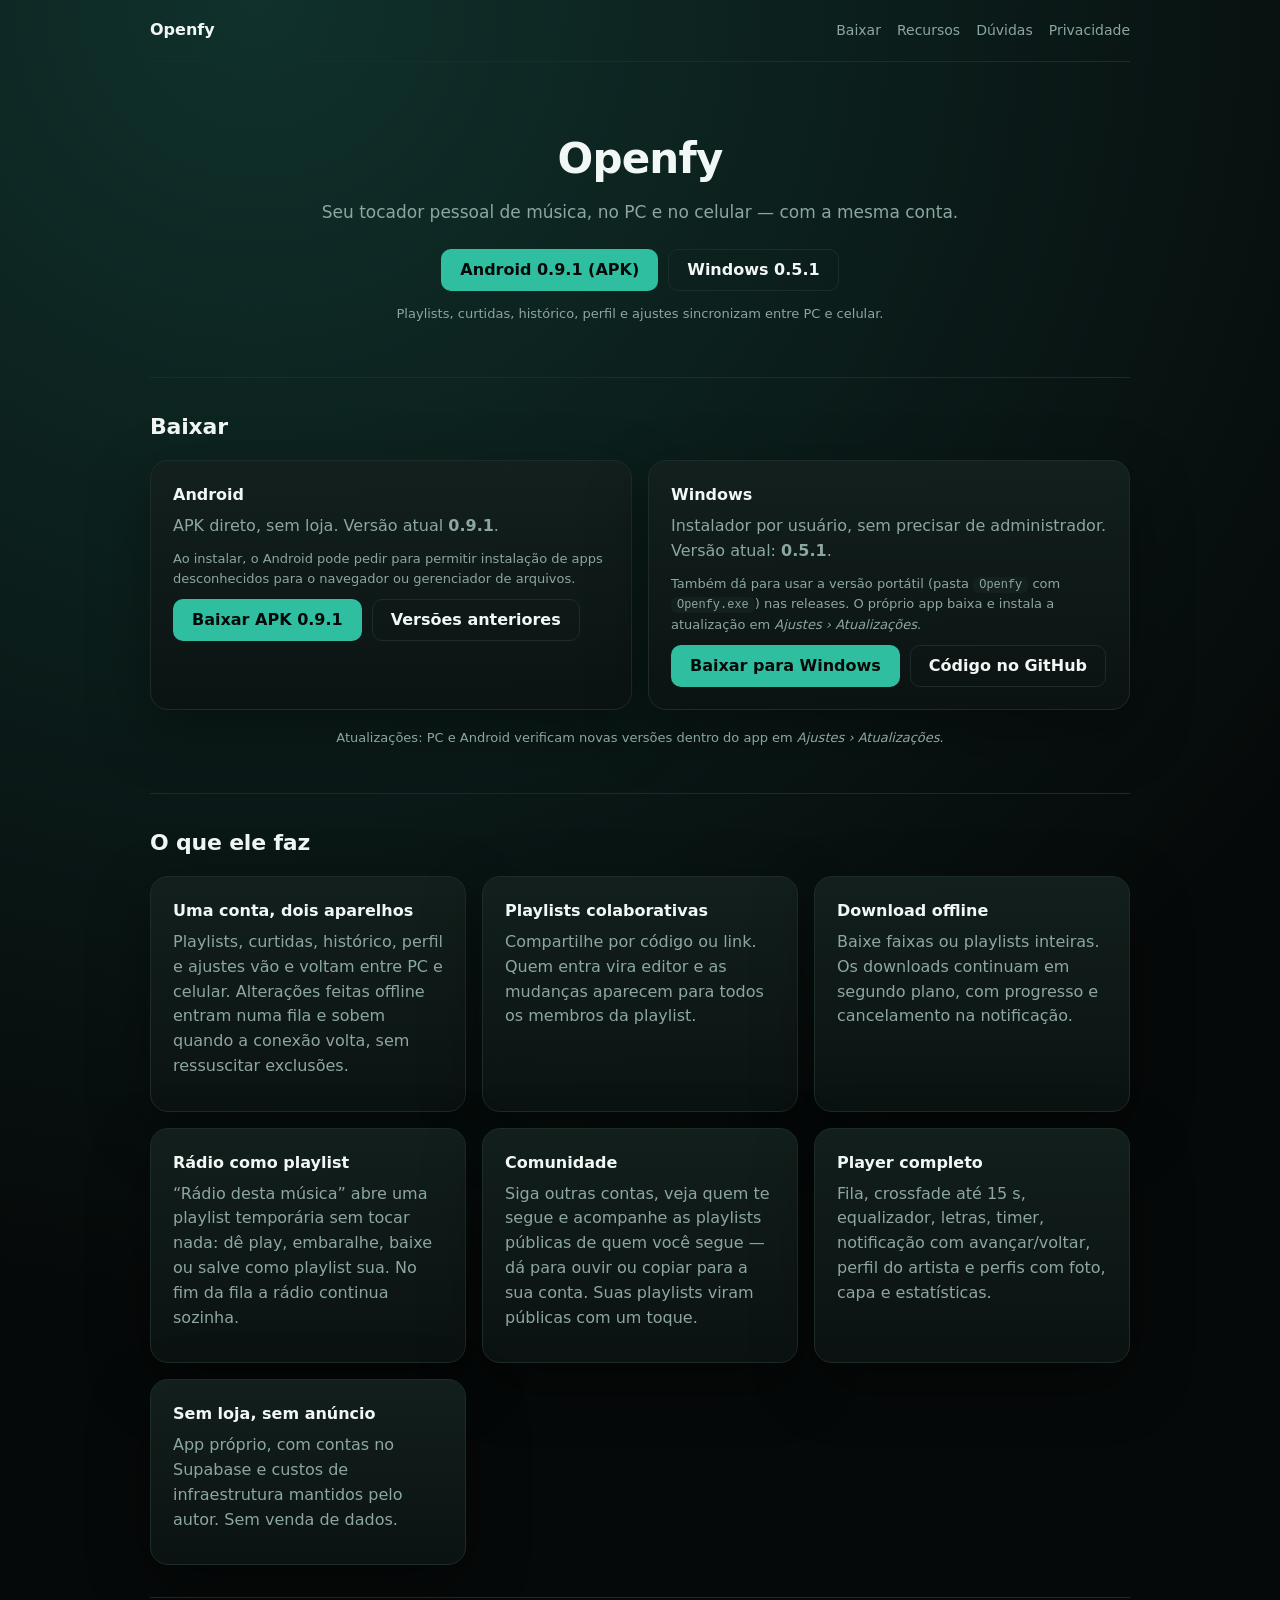
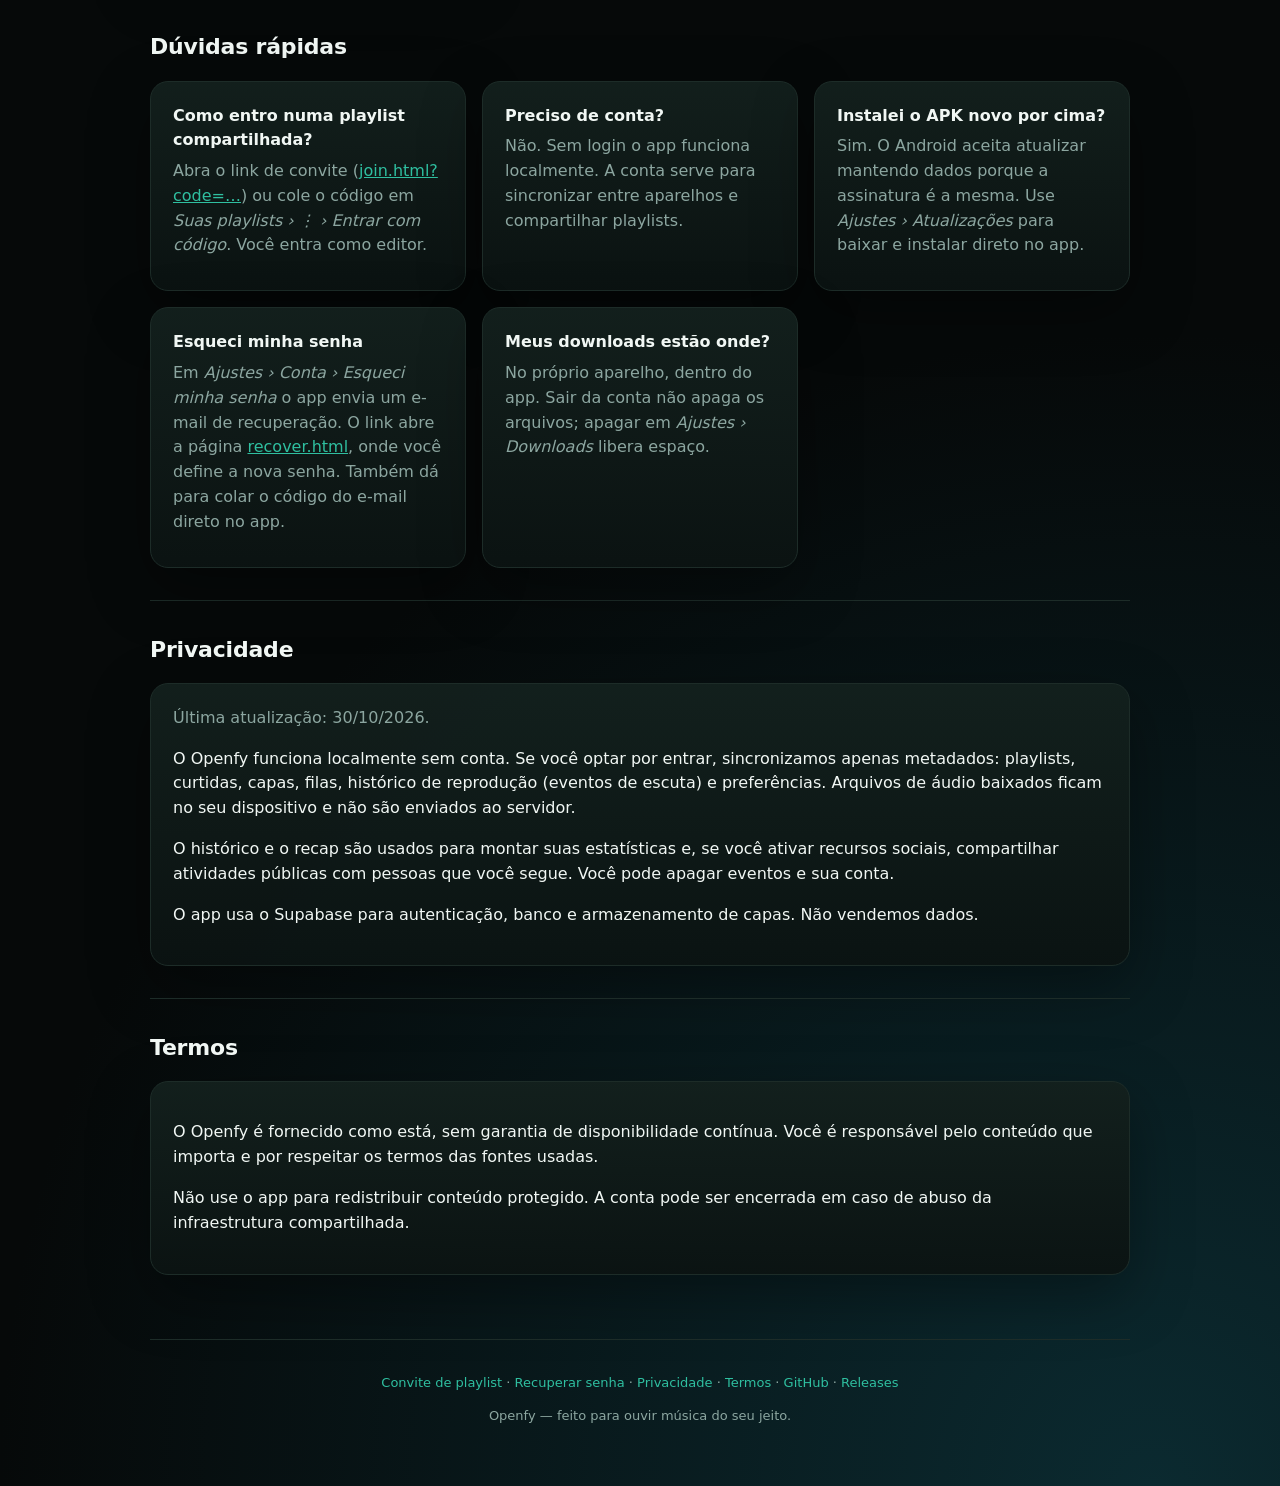
==== index.html @ 090542ce "Site: desktop 0.5.1 e Android 0.9.1" ====
<!doctype html>
<html lang="pt-BR">
<head>
  <meta charset="utf-8">
  <meta name="viewport" content="width=device-width, initial-scale=1">
  <title>Openfy — música no PC e no celular</title>
  <meta name="description" content="Openfy: tocador pessoal de música para Windows e Android, com conta própria, playlists sincronizadas, downloads offline e rádio inteligente.">
  <link rel="stylesheet" href="style.css">
</head>
<body>
  <header class="topbar">
    <a class="brand" href="#inicio">
      <img class="brand-logo" src="https://raw.githubusercontent.com/Leo-bsb/openfy/main/src/main/resources/logo.png" alt="" onerror="this.style.display='none'">
      <span>Openfy</span>
    </a>
    <nav>
      <a href="#download">Baixar</a>
      <a href="#recursos">Recursos</a>
      <a href="#duvidas">Dúvidas</a>
      <a href="#privacidade">Privacidade</a>
    </nav>
  </header>

  <main>
    <section id="inicio" class="hero">
      <img class="logo" src="https://raw.githubusercontent.com/Leo-bsb/openfy/main/src/main/resources/logo.png" alt="Openfy" onerror="this.style.display='none'">
      <h1>Openfy</h1>
      <p class="lead">Seu tocador pessoal de música, no PC e no celular — com a mesma conta.</p>
      <div class="actions">
        <a class="button" href="downloads/Openfy-Android-0.9.1.apk" download>Android 0.9.1 (APK)</a>
        <a class="button ghost" href="https://github.com/Leo-bsb/openfy/releases/tag/v0.5.1" target="_blank" rel="noopener">Windows 0.5.1</a>
      </div>
      <p class="small">Playlists, curtidas, histórico, perfil e ajustes sincronizam entre PC e celular.</p>
    </section>

    <section id="download" class="section">
      <h2>Baixar</h2>
      <div class="grid">
        <article class="card left">
          <h3>Android</h3>
          <p class="muted">APK direto, sem loja. Versão atual <strong>0.9.1</strong>.</p>
          <p class="muted small">Ao instalar, o Android pode pedir para permitir instalação de apps desconhecidos para o navegador ou gerenciador de arquivos.</p>
          <div class="actions left">
            <a class="button" href="downloads/Openfy-Android-0.9.1.apk" download>Baixar APK 0.9.1</a>
            <a class="button ghost" href="https://github.com/Leo-bsb/openfy/releases" target="_blank" rel="noopener">Versões anteriores</a>
          </div>
        </article>
        <article class="card left">
          <h3>Windows</h3>
          <p class="muted">Instalador por usuário, sem precisar de administrador. Versão atual: <strong>0.5.1</strong>.</p>
          <p class="muted small">Também dá para usar a versão portátil (pasta <code>Openfy</code> com <code>Openfy.exe</code>) nas releases. O próprio app baixa e instala a atualização em <em>Ajustes › Atualizações</em>.</p>
          <div class="actions left">
            <a class="button" href="https://github.com/Leo-bsb/openfy/releases/tag/v0.5.1" target="_blank" rel="noopener">Baixar para Windows</a>
            <a class="button ghost" href="https://github.com/Leo-bsb/openfy" target="_blank" rel="noopener">Código no GitHub</a>
          </div>
        </article>
      </div>
      <p class="small center">Atualizações: PC e Android verificam novas versões dentro do app em <em>Ajustes › Atualizações</em>.</p>
    </section>

    <section id="recursos" class="section">
      <h2>O que ele faz</h2>
      <div class="grid">
        <article class="card left"><h3>Uma conta, dois aparelhos</h3><p class="muted">Playlists, curtidas, histórico, perfil e ajustes vão e voltam entre PC e celular. Alterações feitas offline entram numa fila e sobem quando a conexão volta, sem ressuscitar exclusões.</p></article>
        <article class="card left"><h3>Playlists colaborativas</h3><p class="muted">Compartilhe por código ou link. Quem entra vira editor e as mudanças aparecem para todos os membros da playlist.</p></article>
        <article class="card left"><h3>Download offline</h3><p class="muted">Baixe faixas ou playlists inteiras. Os downloads continuam em segundo plano, com progresso e cancelamento na notificação.</p></article>
        <article class="card left"><h3>Rádio como playlist</h3><p class="muted">“Rádio desta música” abre uma playlist temporária sem tocar nada: dê play, embaralhe, baixe ou salve como playlist sua. No fim da fila a rádio continua sozinha.</p></article>
        <article class="card left"><h3>Comunidade</h3><p class="muted">Siga outras contas, veja quem te segue e acompanhe as playlists públicas de quem você segue — dá para ouvir ou copiar para a sua conta. Suas playlists viram públicas com um toque.</p></article>
        <article class="card left"><h3>Player completo</h3><p class="muted">Fila, crossfade até 15&nbsp;s, equalizador, letras, timer, notificação com avançar/voltar, perfil do artista e perfis com foto, capa e estatísticas.</p></article>
        <article class="card left"><h3>Sem loja, sem anúncio</h3><p class="muted">App próprio, com contas no Supabase e custos de infraestrutura mantidos pelo autor. Sem venda de dados.</p></article>
      </div>
    </section>

    <section id="duvidas" class="section">
      <h2>Dúvidas rápidas</h2>
      <div class="grid">
        <article class="card left"><h3>Como entro numa playlist compartilhada?</h3><p class="muted">Abra o link de convite (<a href="join.html">join.html?code=…</a>) ou cole o código em <em>Suas playlists › ⋮ › Entrar com código</em>. Você entra como editor.</p></article>
        <article class="card left"><h3>Preciso de conta?</h3><p class="muted">Não. Sem login o app funciona localmente. A conta serve para sincronizar entre aparelhos e compartilhar playlists.</p></article>
        <article class="card left"><h3>Instalei o APK novo por cima?</h3><p class="muted">Sim. O Android aceita atualizar mantendo dados porque a assinatura é a mesma. Use <em>Ajustes › Atualizações</em> para baixar e instalar direto no app.</p></article>
        <article class="card left"><h3>Esqueci minha senha</h3><p class="muted">Em <em>Ajustes › Conta › Esqueci minha senha</em> o app envia um e-mail de recuperação. O link abre a página <a href="recover.html">recover.html</a>, onde você define a nova senha. Também dá para colar o código do e-mail direto no app.</p></article>
        <article class="card left"><h3>Meus downloads estão onde?</h3><p class="muted">No próprio aparelho, dentro do app. Sair da conta não apaga os arquivos; apagar em <em>Ajustes › Downloads</em> libera espaço.</p></article>
      </div>
    </section>

    <section id="privacidade" class="section">
      <h2>Privacidade</h2>
      <article class="card left">
        <p class="muted">Última atualização: 30/10/2026.</p>
        <p>O Openfy funciona localmente sem conta. Se você optar por entrar, sincronizamos apenas metadados: playlists, curtidas, capas, filas, histórico de reprodução (eventos de escuta) e preferências. Arquivos de áudio baixados ficam no seu dispositivo e não são enviados ao servidor.</p>
        <p>O histórico e o recap são usados para montar suas estatísticas e, se você ativar recursos sociais, compartilhar atividades públicas com pessoas que você segue. Você pode apagar eventos e sua conta.</p>
        <p>O app usa o Supabase para autenticação, banco e armazenamento de capas. Não vendemos dados.</p>
      </article>
    </section>

    <section id="termos" class="section">
      <h2>Termos</h2>
      <article class="card left">
        <p>O Openfy é fornecido como está, sem garantia de disponibilidade contínua. Você é responsável pelo conteúdo que importa e por respeitar os termos das fontes usadas.</p>
        <p>Não use o app para redistribuir conteúdo protegido. A conta pode ser encerrada em caso de abuso da infraestrutura compartilhada.</p>
      </article>
    </section>
  </main>

  <footer>
    <p>
      <a href="join.html">Convite de playlist</a> ·
      <a href="recover.html">Recuperar senha</a> ·
      <a href="privacy.html">Privacidade</a> ·
      <a href="terms.html">Termos</a> ·
      <a href="https://github.com/Leo-bsb/openfy" target="_blank" rel="noopener">GitHub</a> ·
      <a href="https://github.com/Leo-bsb/openfy/releases" target="_blank" rel="noopener">Releases</a>
    </p>
    <p class="small">Openfy — feito para ouvir música do seu jeito.</p>
  </footer>
</body>
</html>
---- style.css ----
:root {
  color-scheme: dark;
  --ink: #060909;
  --panel: #0b1312;
  --panel-high: #13201d;
  --line: #1d2c28;
  --text: #f1f7f4;
  --muted: #8ca6a0;
  --accent: #2fbfa0;
  --accent2: #19d3e6;
}

* { box-sizing: border-box; }

body {
  margin: 0;
  min-height: 100vh;
  padding: 0 24px 48px;
  background:
    radial-gradient(circle at 20% 0%, #10312c 0, transparent 40%),
    radial-gradient(circle at 90% 100%, #0b2a30 0, transparent 35%),
    var(--ink);
  color: var(--text);
  font-family: "Segoe UI", system-ui, -apple-system, sans-serif;
  line-height: 1.55;
}

a { color: var(--accent); }

.topbar {
  max-width: 980px;
  margin: 0 auto;
  padding: 18px 0;
  display: flex;
  align-items: center;
  justify-content: space-between;
  gap: 16px;
  border-bottom: 1px solid var(--line);
}

.brand {
  display: inline-flex;
  align-items: center;
  gap: 10px;
  color: var(--text);
  text-decoration: none;
  font-weight: 700;
}

.brand-logo { width: 30px; height: 30px; object-fit: contain; }

.topbar nav { display: flex; flex-wrap: wrap; gap: 16px; }
.topbar nav a { color: var(--muted); text-decoration: none; font-size: 14px; }
.topbar nav a:hover { color: var(--text); }

main { max-width: 980px; margin: 0 auto; }

.hero {
  padding: 64px 0 40px;
  text-align: center;
}

.logo {
  width: 84px;
  height: 84px;
  object-fit: contain;
  margin-bottom: 12px;
}

h1 {
  margin: 0 0 8px;
  font-size: 42px;
  letter-spacing: -.8px;
}

h2 {
  margin: 0 0 16px;
  font-size: 22px;
  letter-spacing: -.2px;
}

h3 { margin: 0 0 6px; font-size: 16px; }

.lead { color: var(--muted); font-size: 17px; margin: 0 0 24px; }
.muted { color: var(--muted); margin: 0 0 10px; }
.small { color: var(--muted); font-size: 13px; }
.center { text-align: center; margin-top: 18px; }

.section {
  padding: 32px 0;
  border-top: 1px solid var(--line);
  scroll-margin-top: 16px;
}

.grid {
  display: grid;
  grid-template-columns: repeat(auto-fit, minmax(280px, 1fr));
  gap: 16px;
}

.card {
  width: 100%;
  padding: 22px;
  border: 1px solid var(--line);
  border-radius: 18px;
  background: linear-gradient(180deg, rgba(19, 32, 29, .96), rgba(11, 19, 18, .96));
  box-shadow: 0 20px 60px rgba(0, 0, 0, .35);
  text-align: center;
}

.card.left { text-align: left; }

.actions {
  display: flex;
  flex-wrap: wrap;
  gap: 10px;
  justify-content: center;
  margin-top: 8px;
}

.actions.left { justify-content: flex-start; }

.button {
  display: inline-flex;
  align-items: center;
  justify-content: center;
  min-height: 42px;
  padding: 0 18px;
  border: 1px solid transparent;
  border-radius: 10px;
  background: var(--accent);
  color: var(--ink);
  font-weight: 700;
  text-decoration: none;
  cursor: pointer;
}

.button.ghost {
  background: transparent;
  border-color: var(--line);
  color: var(--text);
}

.button:disabled { opacity: .45; cursor: not-allowed; }

code {
  background: var(--panel-high);
  border-radius: 6px;
  padding: 1px 6px;
  font-size: .92em;
}

.code {
  margin: 18px 0;
  padding: 16px;
  border: 1px solid var(--line);
  border-radius: 12px;
  background: var(--panel);
  color: var(--accent);
  font-size: 26px;
  font-weight: 700;
  letter-spacing: 2px;
  word-break: break-all;
  text-align: center;
}

footer {
  max-width: 980px;
  margin: 32px auto 0;
  padding-top: 20px;
  border-top: 1px solid var(--line);
  text-align: center;
  color: var(--muted);
  font-size: 13px;
}

footer a { color: var(--accent); text-decoration: none; }

@media (max-width: 620px) {
  body { padding: 0 16px 32px; }
  .topbar { flex-direction: column; align-items: flex-start; }
  .hero { padding: 40px 0 24px; }
  h1 { font-size: 30px; }
  .lead { font-size: 15px; }
  .code { font-size: 20px; }
}
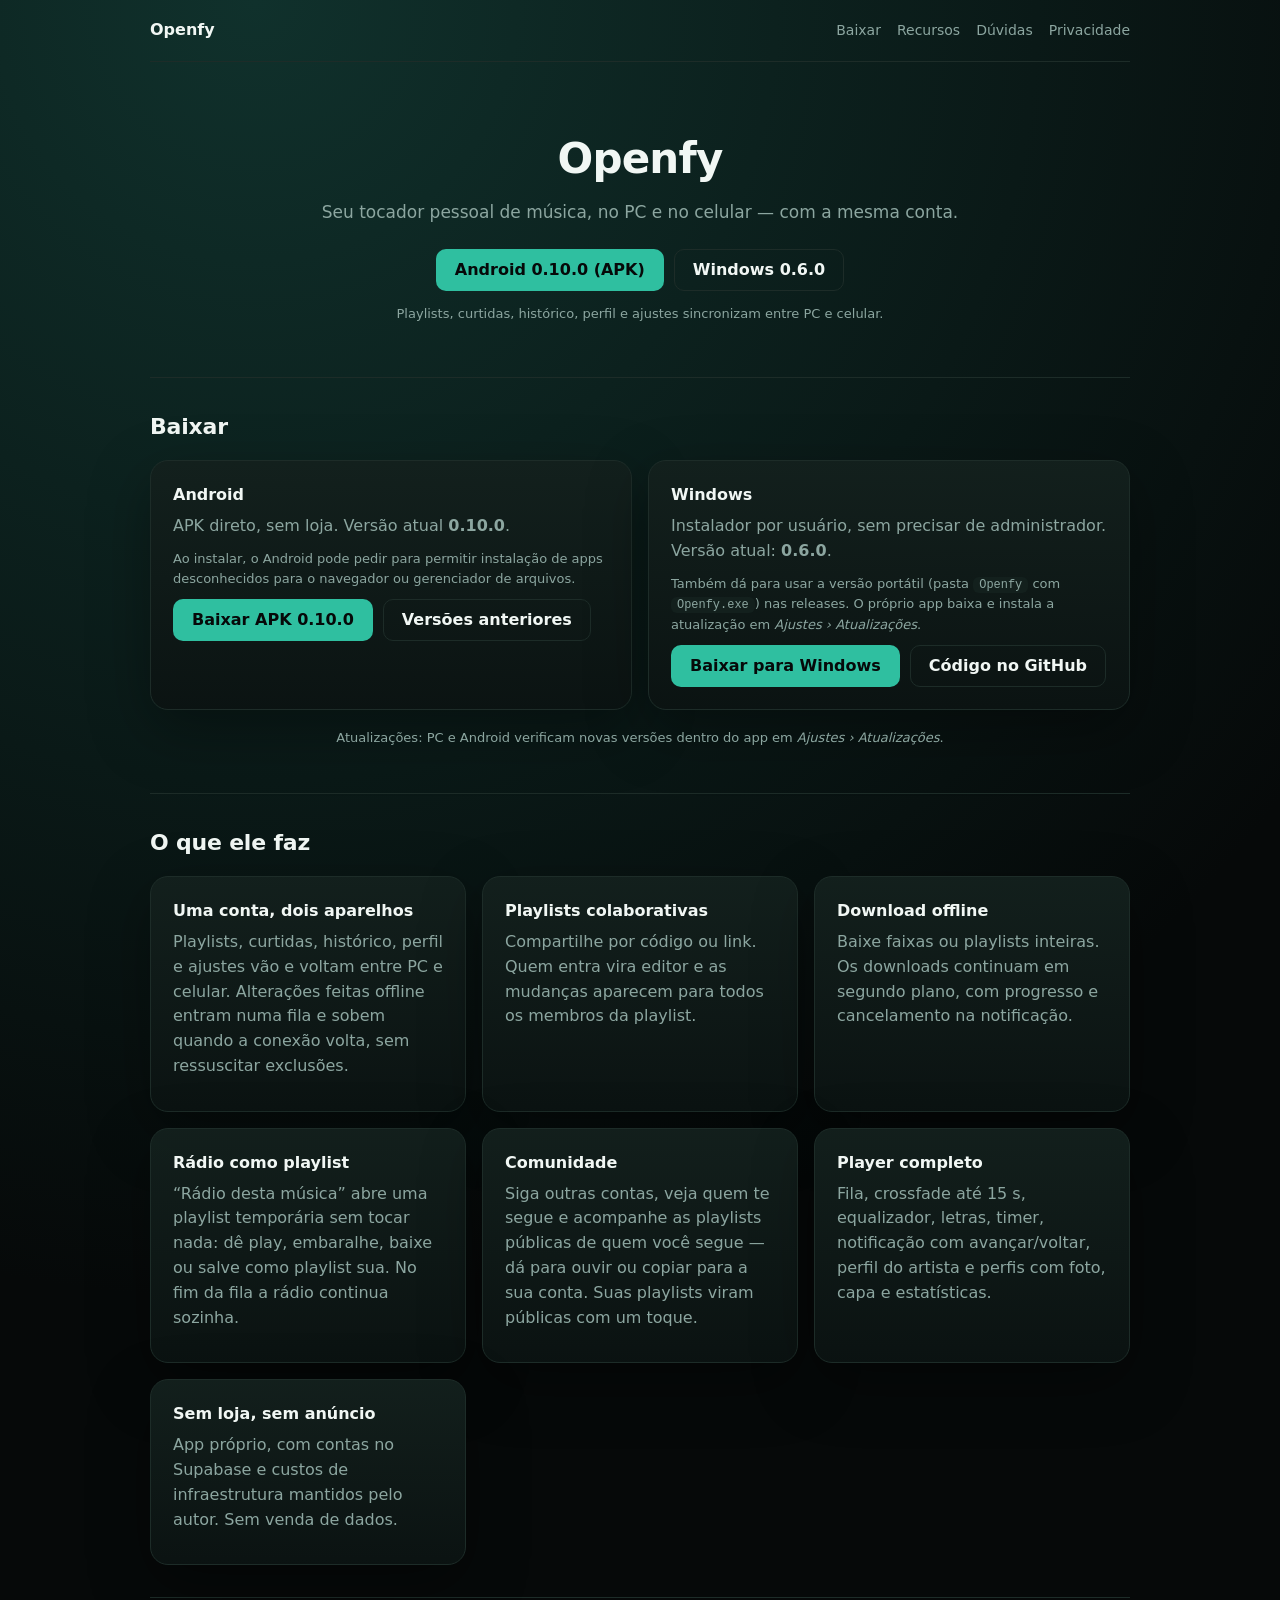
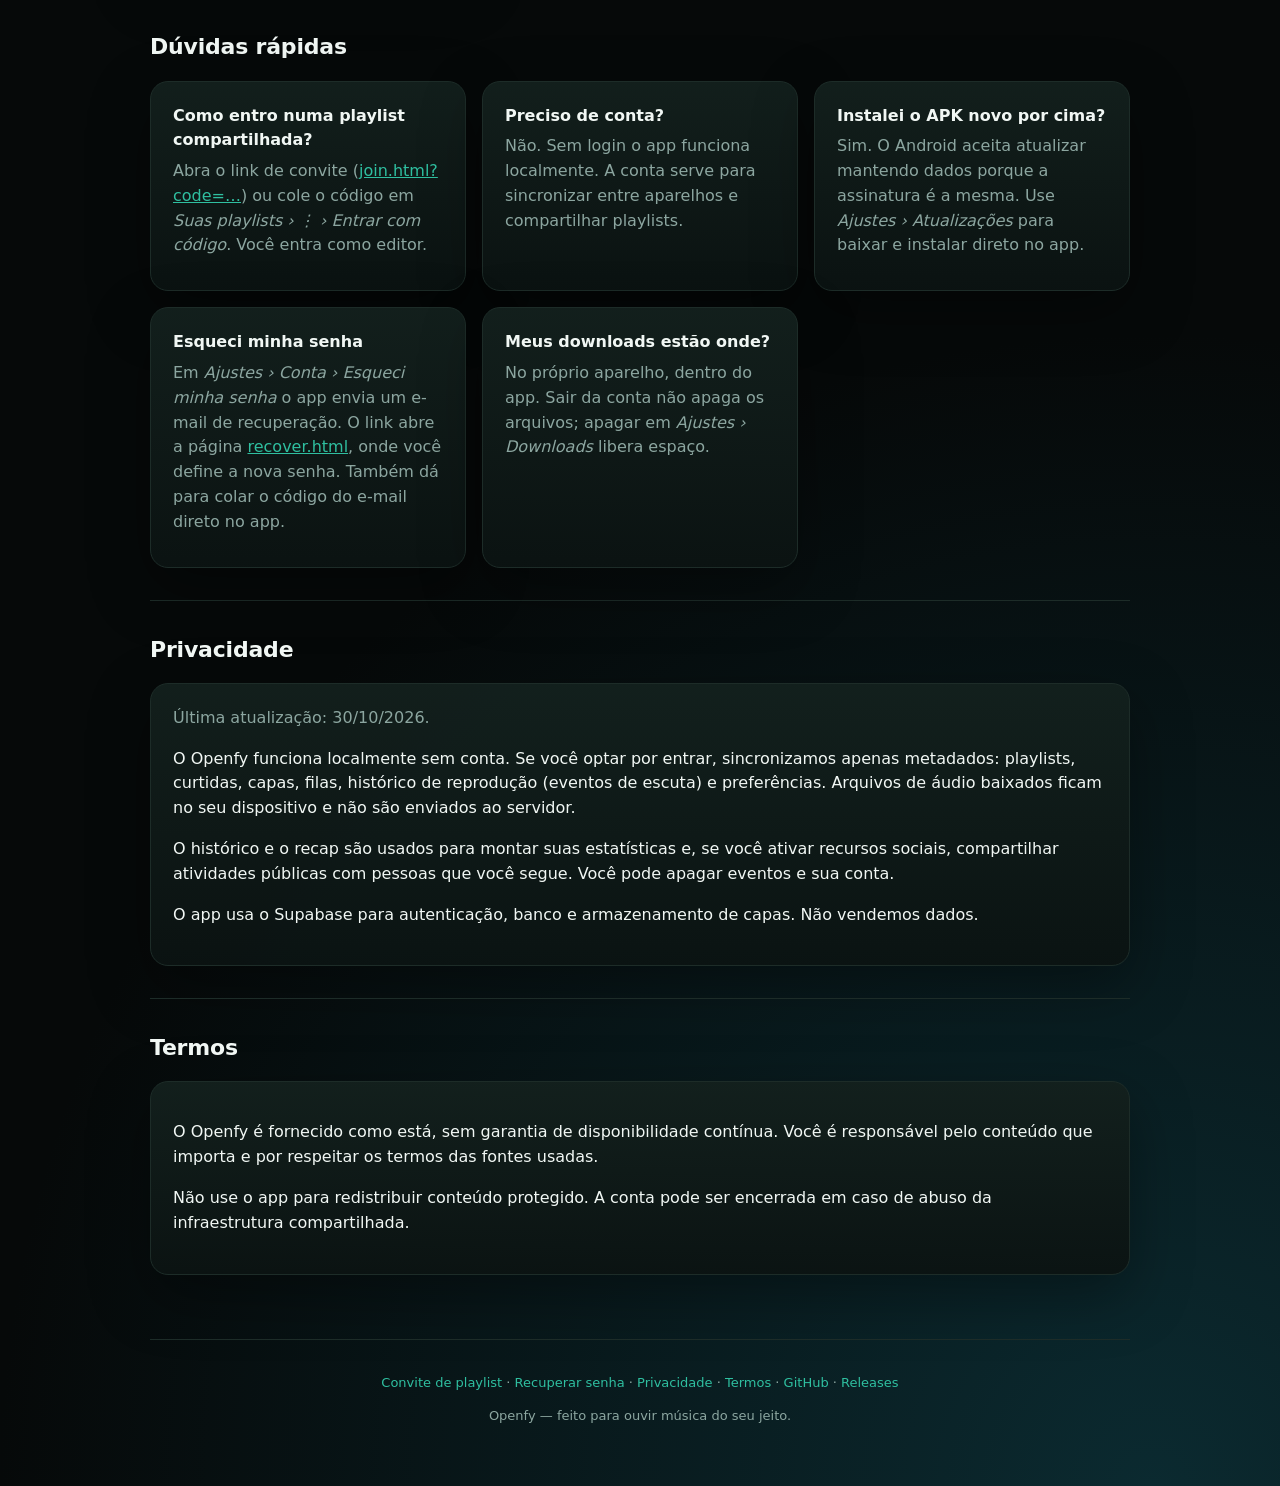
==== commit 5b9da04b: "Publica desktop 0.6.0 e Android 0.10.0" ====
--- a/index.html
+++ b/index.html
@@ -27,8 +27,8 @@
       <h1>Openfy</h1>
       <p class="lead">Seu tocador pessoal de música, no PC e no celular — com a mesma conta.</p>
       <div class="actions">
-        <a class="button" href="downloads/Openfy-Android-0.9.1.apk" download>Android 0.9.1 (APK)</a>
-        <a class="button ghost" href="https://github.com/Leo-bsb/openfy/releases/tag/v0.5.1" target="_blank" rel="noopener">Windows 0.5.1</a>
+        <a class="button" href="downloads/Openfy-Android-0.10.0.apk" download>Android 0.10.0 (APK)</a>
+        <a class="button ghost" href="https://github.com/Leo-bsb/openfy/releases/tag/v0.6.0" target="_blank" rel="noopener">Windows 0.6.0</a>
       </div>
       <p class="small">Playlists, curtidas, histórico, perfil e ajustes sincronizam entre PC e celular.</p>
     </section>
@@ -38,19 +38,19 @@
       <div class="grid">
         <article class="card left">
           <h3>Android</h3>
-          <p class="muted">APK direto, sem loja. Versão atual <strong>0.9.1</strong>.</p>
+          <p class="muted">APK direto, sem loja. Versão atual <strong>0.10.0</strong>.</p>
           <p class="muted small">Ao instalar, o Android pode pedir para permitir instalação de apps desconhecidos para o navegador ou gerenciador de arquivos.</p>
           <div class="actions left">
-            <a class="button" href="downloads/Openfy-Android-0.9.1.apk" download>Baixar APK 0.9.1</a>
+            <a class="button" href="downloads/Openfy-Android-0.10.0.apk" download>Baixar APK 0.10.0</a>
             <a class="button ghost" href="https://github.com/Leo-bsb/openfy/releases" target="_blank" rel="noopener">Versões anteriores</a>
           </div>
         </article>
         <article class="card left">
           <h3>Windows</h3>
-          <p class="muted">Instalador por usuário, sem precisar de administrador. Versão atual: <strong>0.5.1</strong>.</p>
+          <p class="muted">Instalador por usuário, sem precisar de administrador. Versão atual: <strong>0.6.0</strong>.</p>
           <p class="muted small">Também dá para usar a versão portátil (pasta <code>Openfy</code> com <code>Openfy.exe</code>) nas releases. O próprio app baixa e instala a atualização em <em>Ajustes › Atualizações</em>.</p>
           <div class="actions left">
-            <a class="button" href="https://github.com/Leo-bsb/openfy/releases/tag/v0.5.1" target="_blank" rel="noopener">Baixar para Windows</a>
+            <a class="button" href="https://github.com/Leo-bsb/openfy/releases/tag/v0.6.0" target="_blank" rel="noopener">Baixar para Windows</a>
             <a class="button ghost" href="https://github.com/Leo-bsb/openfy" target="_blank" rel="noopener">Código no GitHub</a>
           </div>
         </article>
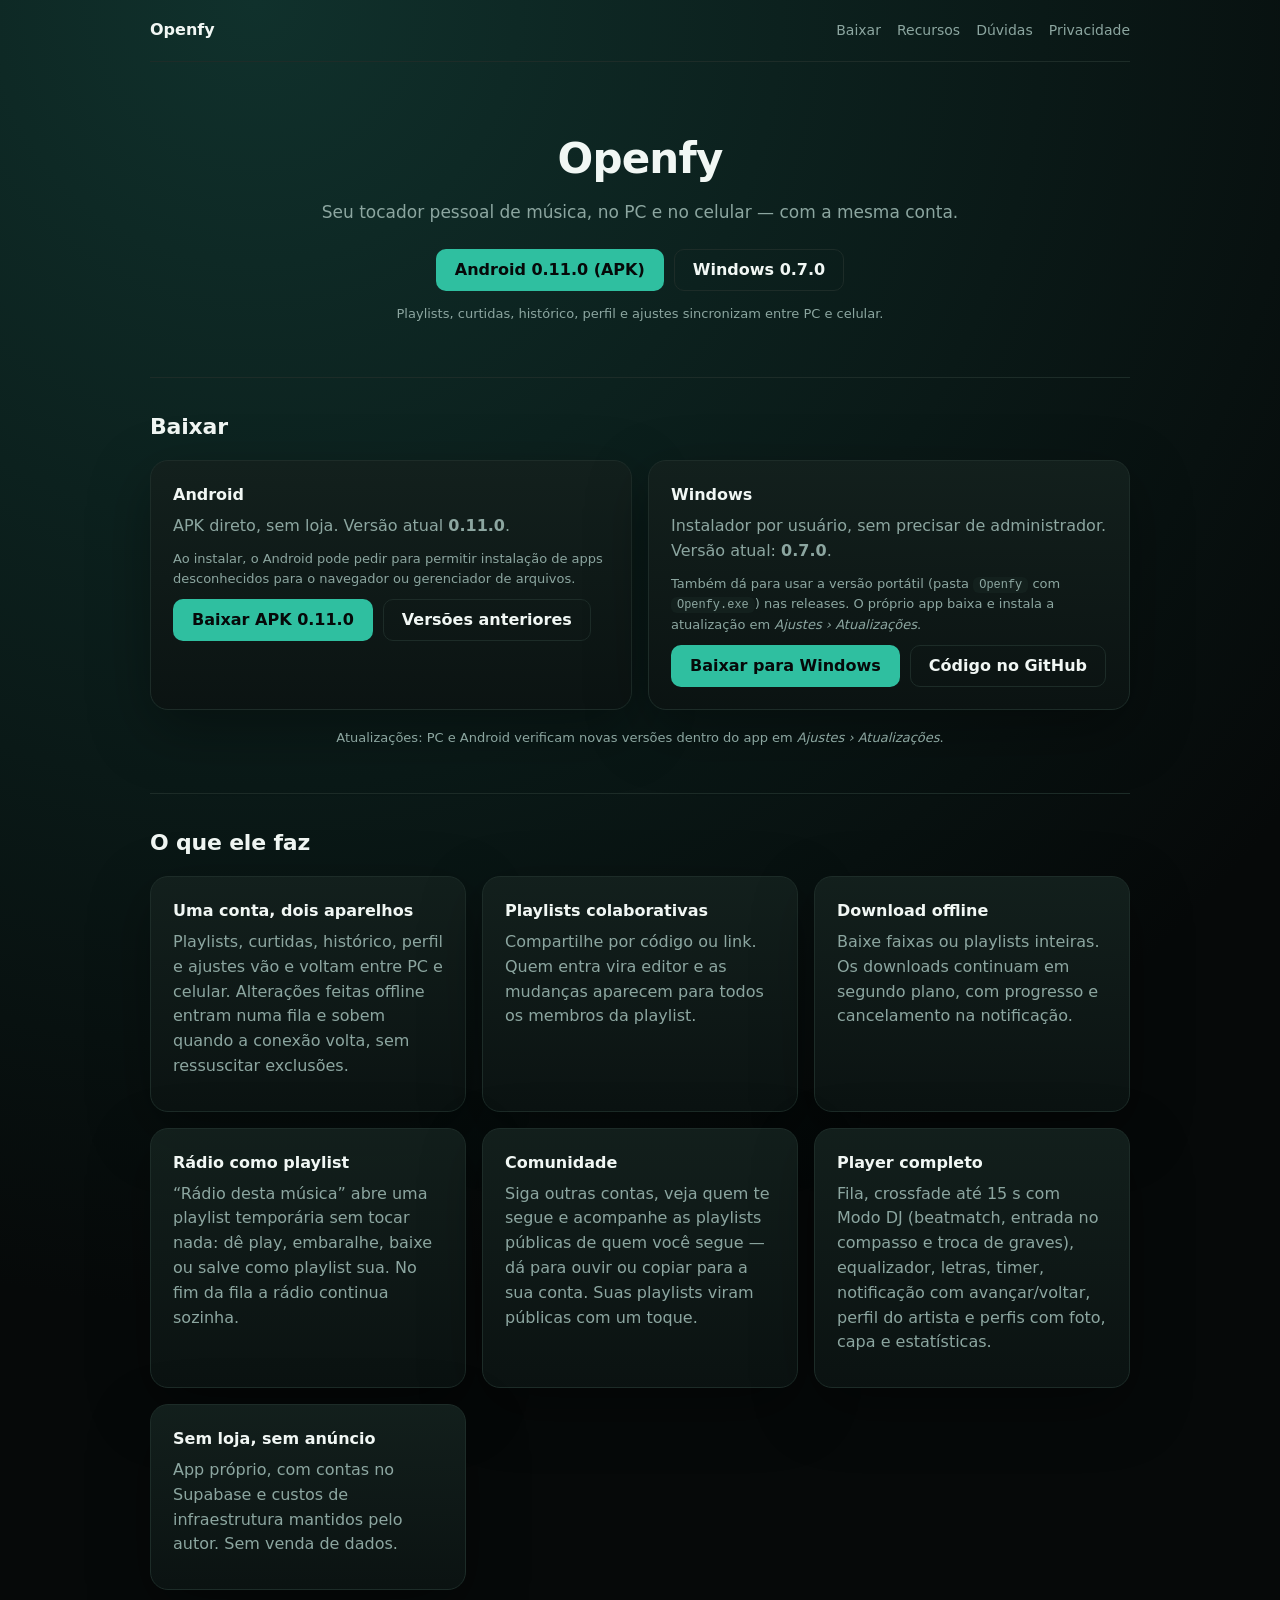
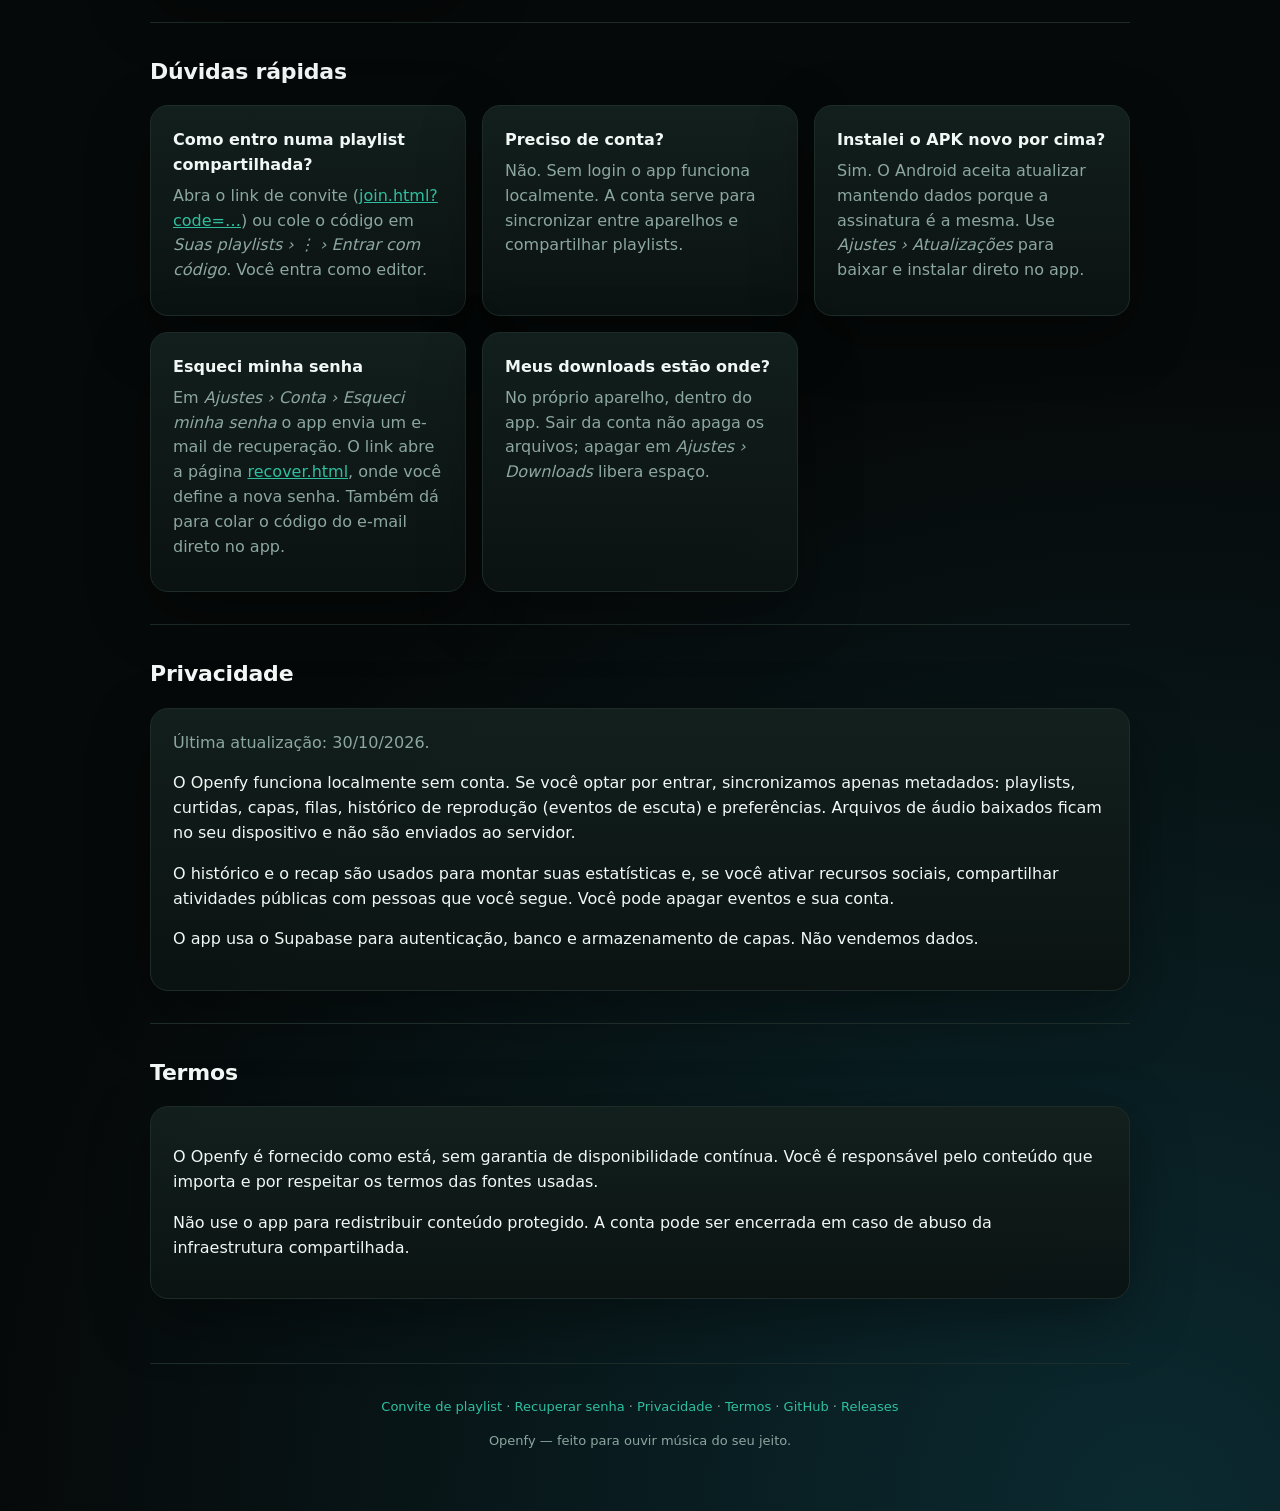
==== commit da9c7f23: "Publica desktop 0.7.0 e Android 0.11.0 com Modo DJ" ====
--- a/index.html
+++ b/index.html
@@ -27,8 +27,8 @@
       <h1>Openfy</h1>
       <p class="lead">Seu tocador pessoal de música, no PC e no celular — com a mesma conta.</p>
       <div class="actions">
-        <a class="button" href="downloads/Openfy-Android-0.10.0.apk" download>Android 0.10.0 (APK)</a>
-        <a class="button ghost" href="https://github.com/Leo-bsb/openfy/releases/tag/v0.6.0" target="_blank" rel="noopener">Windows 0.6.0</a>
+        <a class="button" href="downloads/Openfy-Android-0.11.0.apk" download>Android 0.11.0 (APK)</a>
+        <a class="button ghost" href="https://github.com/Leo-bsb/openfy/releases/tag/v0.7.0" target="_blank" rel="noopener">Windows 0.7.0</a>
       </div>
       <p class="small">Playlists, curtidas, histórico, perfil e ajustes sincronizam entre PC e celular.</p>
     </section>
@@ -38,19 +38,19 @@
       <div class="grid">
         <article class="card left">
           <h3>Android</h3>
-          <p class="muted">APK direto, sem loja. Versão atual <strong>0.10.0</strong>.</p>
+          <p class="muted">APK direto, sem loja. Versão atual <strong>0.11.0</strong>.</p>
           <p class="muted small">Ao instalar, o Android pode pedir para permitir instalação de apps desconhecidos para o navegador ou gerenciador de arquivos.</p>
           <div class="actions left">
-            <a class="button" href="downloads/Openfy-Android-0.10.0.apk" download>Baixar APK 0.10.0</a>
+            <a class="button" href="downloads/Openfy-Android-0.11.0.apk" download>Baixar APK 0.11.0</a>
             <a class="button ghost" href="https://github.com/Leo-bsb/openfy/releases" target="_blank" rel="noopener">Versões anteriores</a>
           </div>
         </article>
         <article class="card left">
           <h3>Windows</h3>
-          <p class="muted">Instalador por usuário, sem precisar de administrador. Versão atual: <strong>0.6.0</strong>.</p>
+          <p class="muted">Instalador por usuário, sem precisar de administrador. Versão atual: <strong>0.7.0</strong>.</p>
           <p class="muted small">Também dá para usar a versão portátil (pasta <code>Openfy</code> com <code>Openfy.exe</code>) nas releases. O próprio app baixa e instala a atualização em <em>Ajustes › Atualizações</em>.</p>
           <div class="actions left">
-            <a class="button" href="https://github.com/Leo-bsb/openfy/releases/tag/v0.6.0" target="_blank" rel="noopener">Baixar para Windows</a>
+            <a class="button" href="https://github.com/Leo-bsb/openfy/releases/tag/v0.7.0" target="_blank" rel="noopener">Baixar para Windows</a>
             <a class="button ghost" href="https://github.com/Leo-bsb/openfy" target="_blank" rel="noopener">Código no GitHub</a>
           </div>
         </article>
@@ -66,7 +66,7 @@
         <article class="card left"><h3>Download offline</h3><p class="muted">Baixe faixas ou playlists inteiras. Os downloads continuam em segundo plano, com progresso e cancelamento na notificação.</p></article>
         <article class="card left"><h3>Rádio como playlist</h3><p class="muted">“Rádio desta música” abre uma playlist temporária sem tocar nada: dê play, embaralhe, baixe ou salve como playlist sua. No fim da fila a rádio continua sozinha.</p></article>
         <article class="card left"><h3>Comunidade</h3><p class="muted">Siga outras contas, veja quem te segue e acompanhe as playlists públicas de quem você segue — dá para ouvir ou copiar para a sua conta. Suas playlists viram públicas com um toque.</p></article>
-        <article class="card left"><h3>Player completo</h3><p class="muted">Fila, crossfade até 15&nbsp;s, equalizador, letras, timer, notificação com avançar/voltar, perfil do artista e perfis com foto, capa e estatísticas.</p></article>
+        <article class="card left"><h3>Player completo</h3><p class="muted">Fila, crossfade até 15&nbsp;s com Modo DJ (beatmatch, entrada no compasso e troca de graves), equalizador, letras, timer, notificação com avançar/voltar, perfil do artista e perfis com foto, capa e estatísticas.</p></article>
         <article class="card left"><h3>Sem loja, sem anúncio</h3><p class="muted">App próprio, com contas no Supabase e custos de infraestrutura mantidos pelo autor. Sem venda de dados.</p></article>
       </div>
     </section>
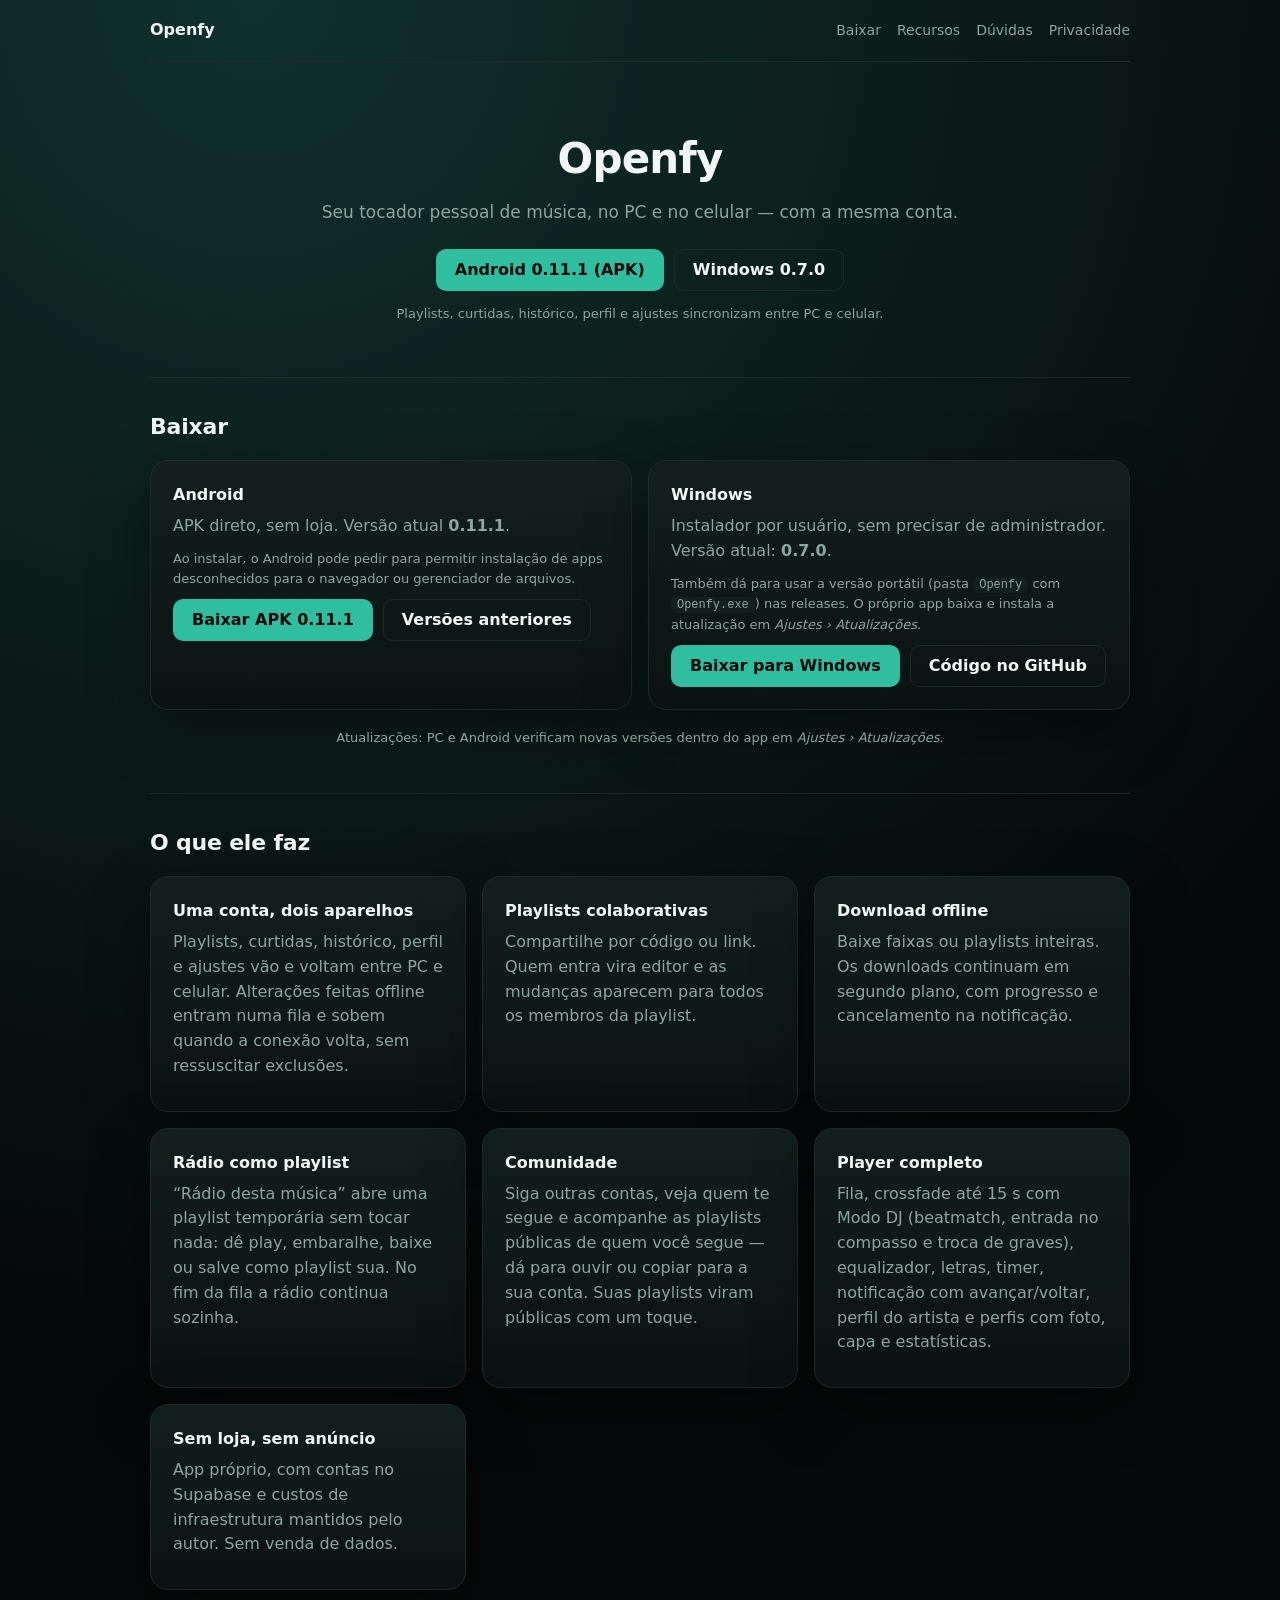
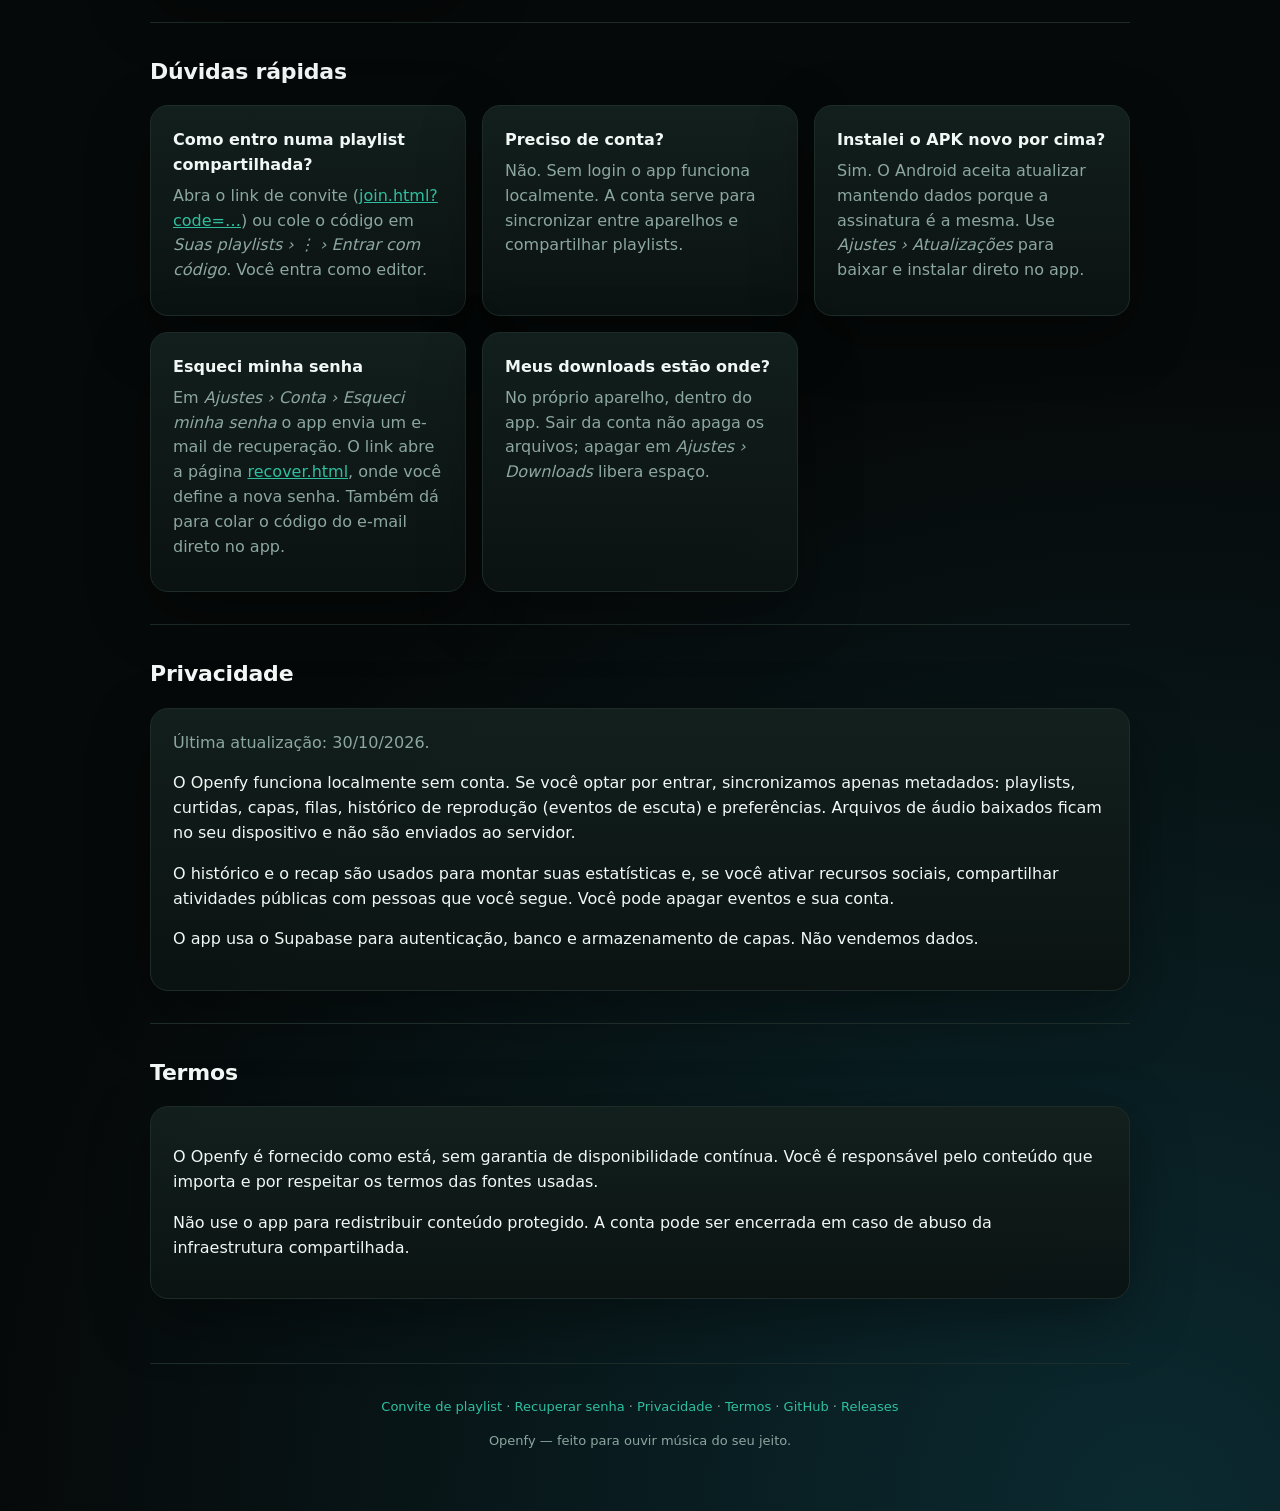
==== commit 81b9ba19: "Publica Android 0.11.1" ====
--- a/index.html
+++ b/index.html
@@ -27,7 +27,7 @@
       <h1>Openfy</h1>
       <p class="lead">Seu tocador pessoal de música, no PC e no celular — com a mesma conta.</p>
       <div class="actions">
-        <a class="button" href="downloads/Openfy-Android-0.11.0.apk" download>Android 0.11.0 (APK)</a>
+        <a class="button" href="downloads/Openfy-Android-0.11.1.apk" download>Android 0.11.1 (APK)</a>
         <a class="button ghost" href="https://github.com/Leo-bsb/openfy/releases/tag/v0.7.0" target="_blank" rel="noopener">Windows 0.7.0</a>
       </div>
       <p class="small">Playlists, curtidas, histórico, perfil e ajustes sincronizam entre PC e celular.</p>
@@ -38,10 +38,10 @@
       <div class="grid">
         <article class="card left">
           <h3>Android</h3>
-          <p class="muted">APK direto, sem loja. Versão atual <strong>0.11.0</strong>.</p>
+          <p class="muted">APK direto, sem loja. Versão atual <strong>0.11.1</strong>.</p>
           <p class="muted small">Ao instalar, o Android pode pedir para permitir instalação de apps desconhecidos para o navegador ou gerenciador de arquivos.</p>
           <div class="actions left">
-            <a class="button" href="downloads/Openfy-Android-0.11.0.apk" download>Baixar APK 0.11.0</a>
+            <a class="button" href="downloads/Openfy-Android-0.11.1.apk" download>Baixar APK 0.11.1</a>
             <a class="button ghost" href="https://github.com/Leo-bsb/openfy/releases" target="_blank" rel="noopener">Versões anteriores</a>
           </div>
         </article>
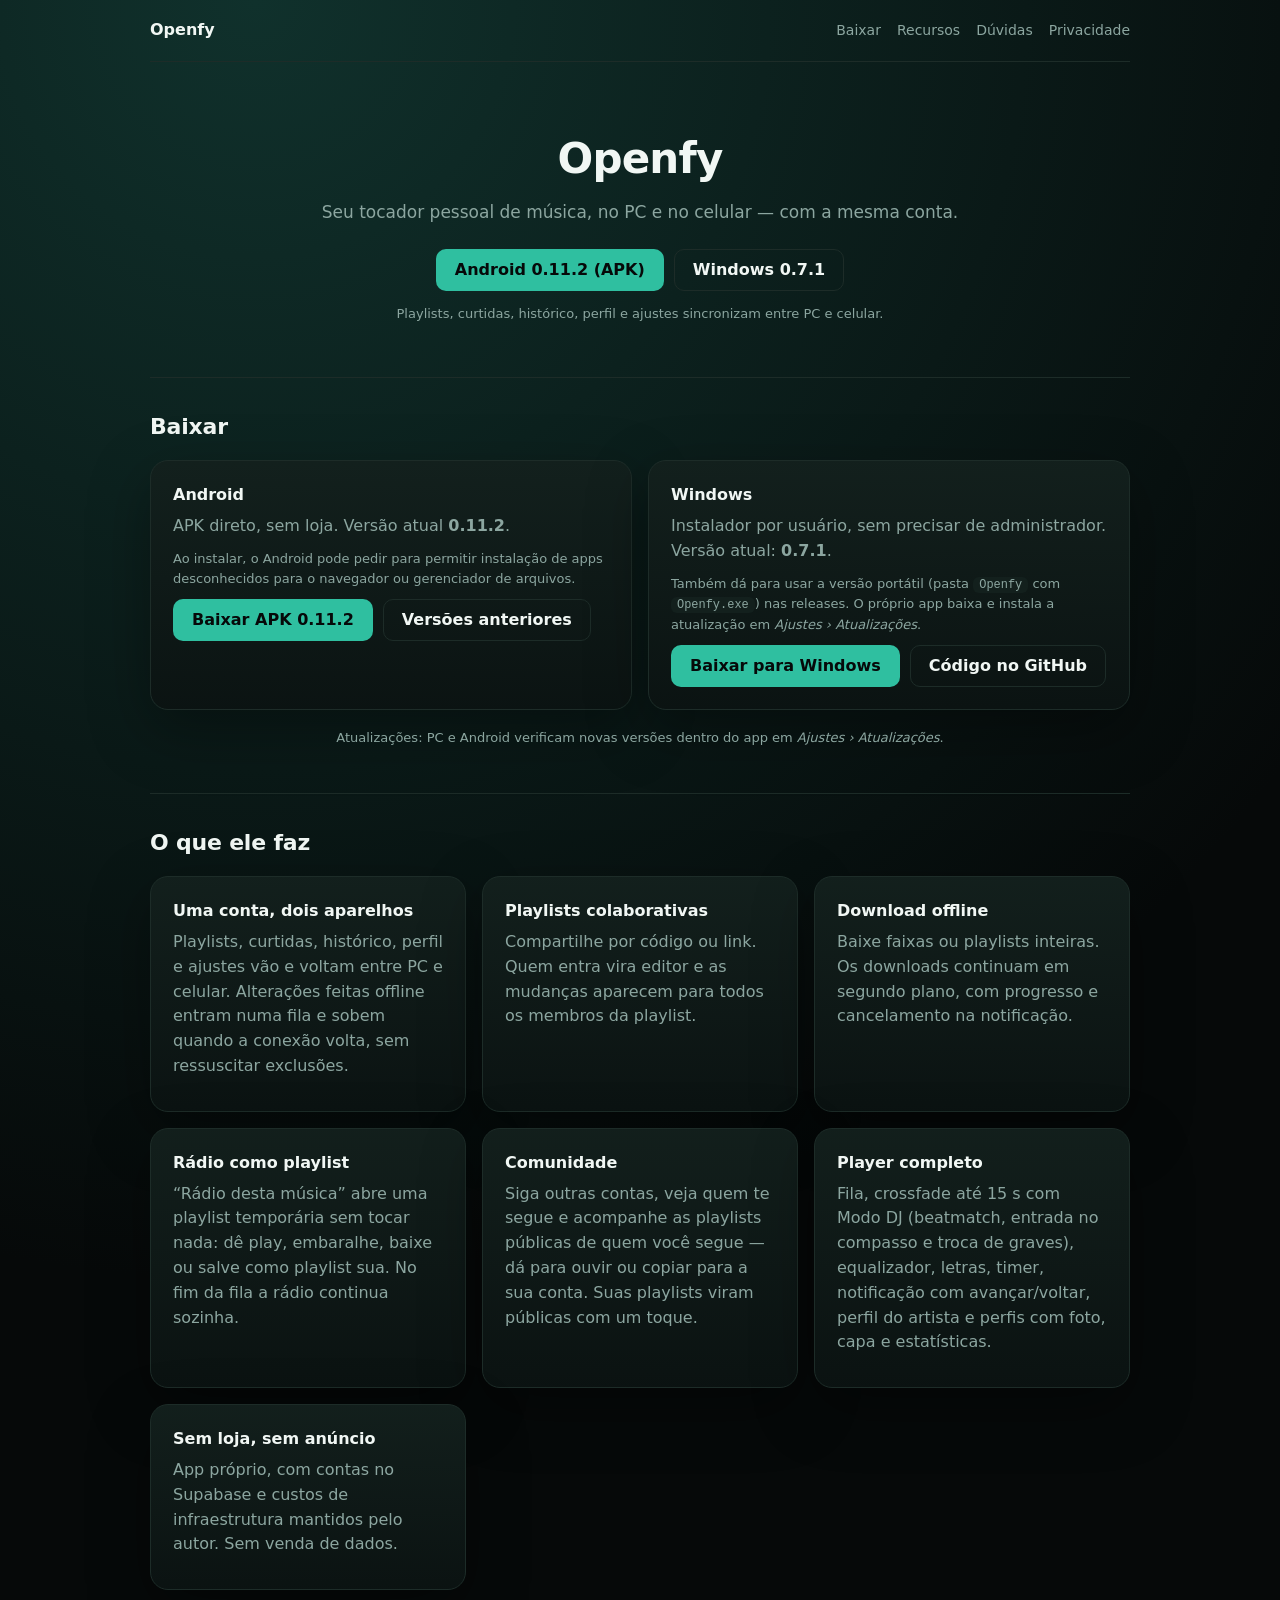
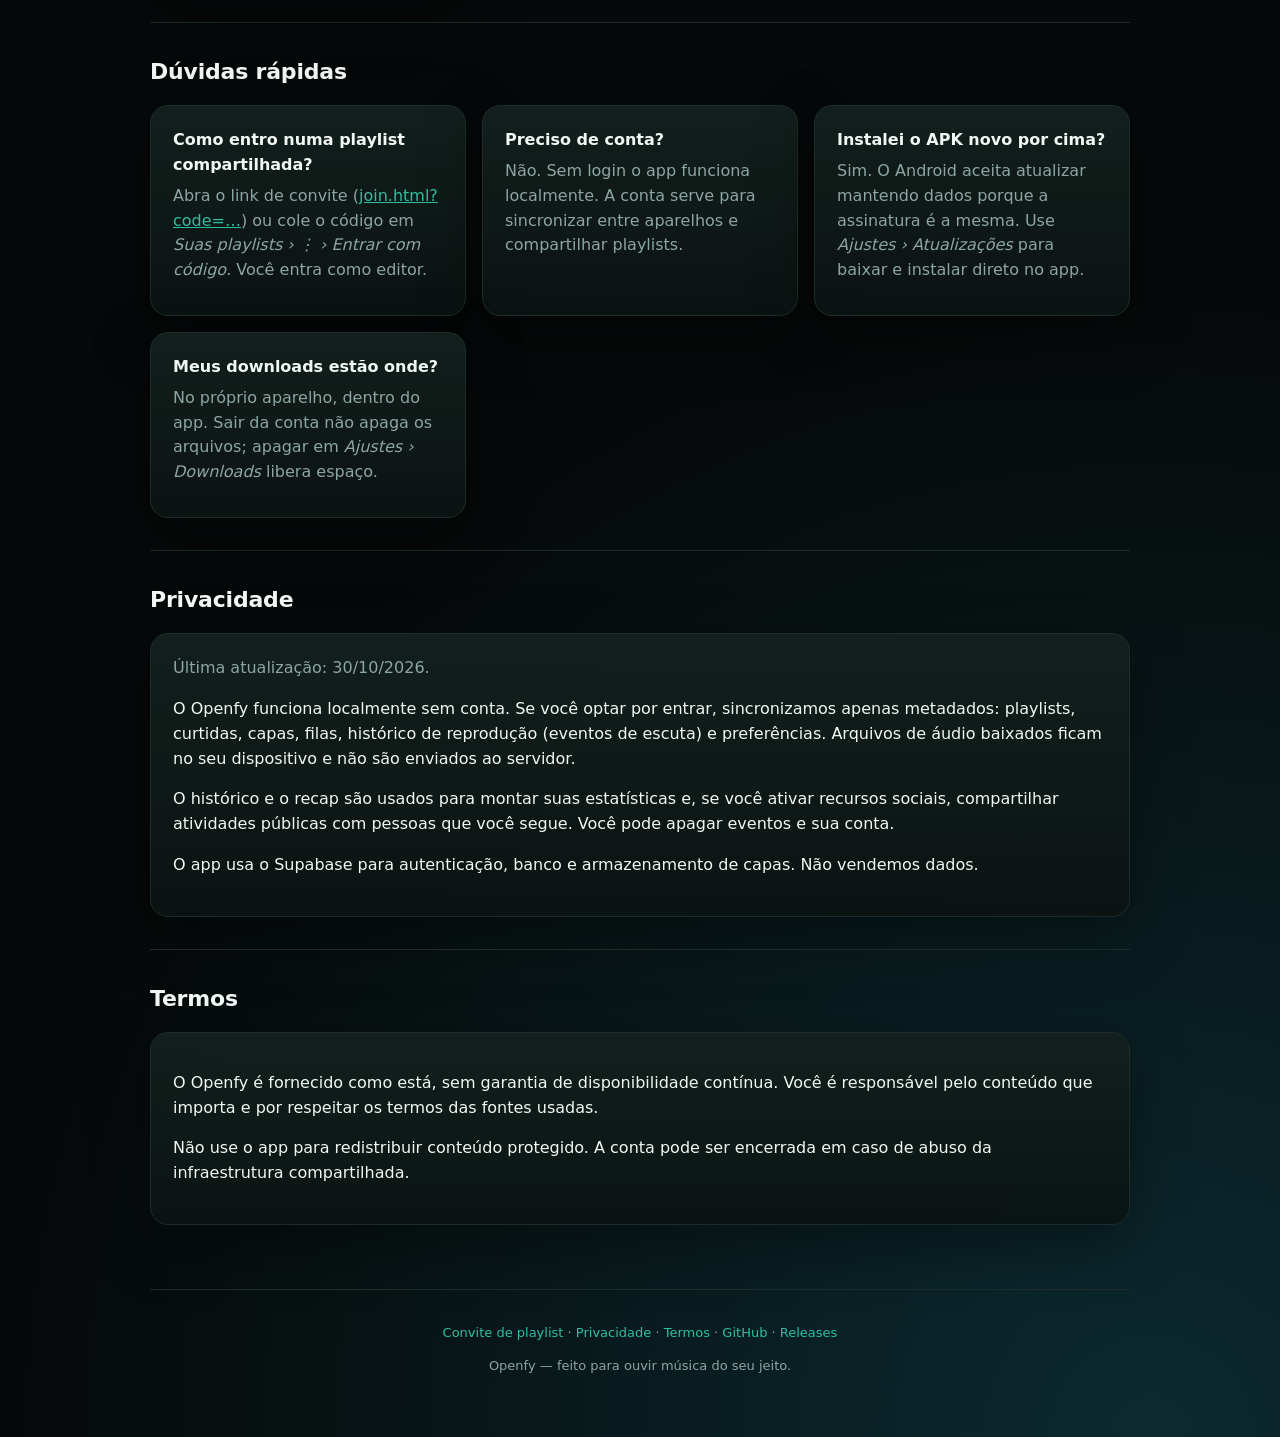
==== commit 7ac2c3ff: "Publica desktop 0.7.1 e Android 0.11.2" ====
--- a/index.html
+++ b/index.html
@@ -27,8 +27,8 @@
       <h1>Openfy</h1>
       <p class="lead">Seu tocador pessoal de música, no PC e no celular — com a mesma conta.</p>
       <div class="actions">
-        <a class="button" href="downloads/Openfy-Android-0.11.1.apk" download>Android 0.11.1 (APK)</a>
-        <a class="button ghost" href="https://github.com/Leo-bsb/openfy/releases/tag/v0.7.0" target="_blank" rel="noopener">Windows 0.7.0</a>
+        <a class="button" href="downloads/Openfy-Android-0.11.2.apk" download>Android 0.11.2 (APK)</a>
+        <a class="button ghost" href="https://github.com/Leo-bsb/openfy/releases/tag/v0.7.1" target="_blank" rel="noopener">Windows 0.7.1</a>
       </div>
       <p class="small">Playlists, curtidas, histórico, perfil e ajustes sincronizam entre PC e celular.</p>
     </section>
@@ -38,19 +38,19 @@
       <div class="grid">
         <article class="card left">
           <h3>Android</h3>
-          <p class="muted">APK direto, sem loja. Versão atual <strong>0.11.1</strong>.</p>
+          <p class="muted">APK direto, sem loja. Versão atual <strong>0.11.2</strong>.</p>
           <p class="muted small">Ao instalar, o Android pode pedir para permitir instalação de apps desconhecidos para o navegador ou gerenciador de arquivos.</p>
           <div class="actions left">
-            <a class="button" href="downloads/Openfy-Android-0.11.1.apk" download>Baixar APK 0.11.1</a>
+            <a class="button" href="downloads/Openfy-Android-0.11.2.apk" download>Baixar APK 0.11.2</a>
             <a class="button ghost" href="https://github.com/Leo-bsb/openfy/releases" target="_blank" rel="noopener">Versões anteriores</a>
           </div>
         </article>
         <article class="card left">
           <h3>Windows</h3>
-          <p class="muted">Instalador por usuário, sem precisar de administrador. Versão atual: <strong>0.7.0</strong>.</p>
+          <p class="muted">Instalador por usuário, sem precisar de administrador. Versão atual: <strong>0.7.1</strong>.</p>
           <p class="muted small">Também dá para usar a versão portátil (pasta <code>Openfy</code> com <code>Openfy.exe</code>) nas releases. O próprio app baixa e instala a atualização em <em>Ajustes › Atualizações</em>.</p>
           <div class="actions left">
-            <a class="button" href="https://github.com/Leo-bsb/openfy/releases/tag/v0.7.0" target="_blank" rel="noopener">Baixar para Windows</a>
+            <a class="button" href="https://github.com/Leo-bsb/openfy/releases/tag/v0.7.1" target="_blank" rel="noopener">Baixar para Windows</a>
             <a class="button ghost" href="https://github.com/Leo-bsb/openfy" target="_blank" rel="noopener">Código no GitHub</a>
           </div>
         </article>
@@ -77,7 +77,6 @@
         <article class="card left"><h3>Como entro numa playlist compartilhada?</h3><p class="muted">Abra o link de convite (<a href="join.html">join.html?code=…</a>) ou cole o código em <em>Suas playlists › ⋮ › Entrar com código</em>. Você entra como editor.</p></article>
         <article class="card left"><h3>Preciso de conta?</h3><p class="muted">Não. Sem login o app funciona localmente. A conta serve para sincronizar entre aparelhos e compartilhar playlists.</p></article>
         <article class="card left"><h3>Instalei o APK novo por cima?</h3><p class="muted">Sim. O Android aceita atualizar mantendo dados porque a assinatura é a mesma. Use <em>Ajustes › Atualizações</em> para baixar e instalar direto no app.</p></article>
-        <article class="card left"><h3>Esqueci minha senha</h3><p class="muted">Em <em>Ajustes › Conta › Esqueci minha senha</em> o app envia um e-mail de recuperação. O link abre a página <a href="recover.html">recover.html</a>, onde você define a nova senha. Também dá para colar o código do e-mail direto no app.</p></article>
         <article class="card left"><h3>Meus downloads estão onde?</h3><p class="muted">No próprio aparelho, dentro do app. Sair da conta não apaga os arquivos; apagar em <em>Ajustes › Downloads</em> libera espaço.</p></article>
       </div>
     </section>
@@ -104,7 +103,6 @@
   <footer>
     <p>
       <a href="join.html">Convite de playlist</a> ·
-      <a href="recover.html">Recuperar senha</a> ·
       <a href="privacy.html">Privacidade</a> ·
       <a href="terms.html">Termos</a> ·
       <a href="https://github.com/Leo-bsb/openfy" target="_blank" rel="noopener">GitHub</a> ·
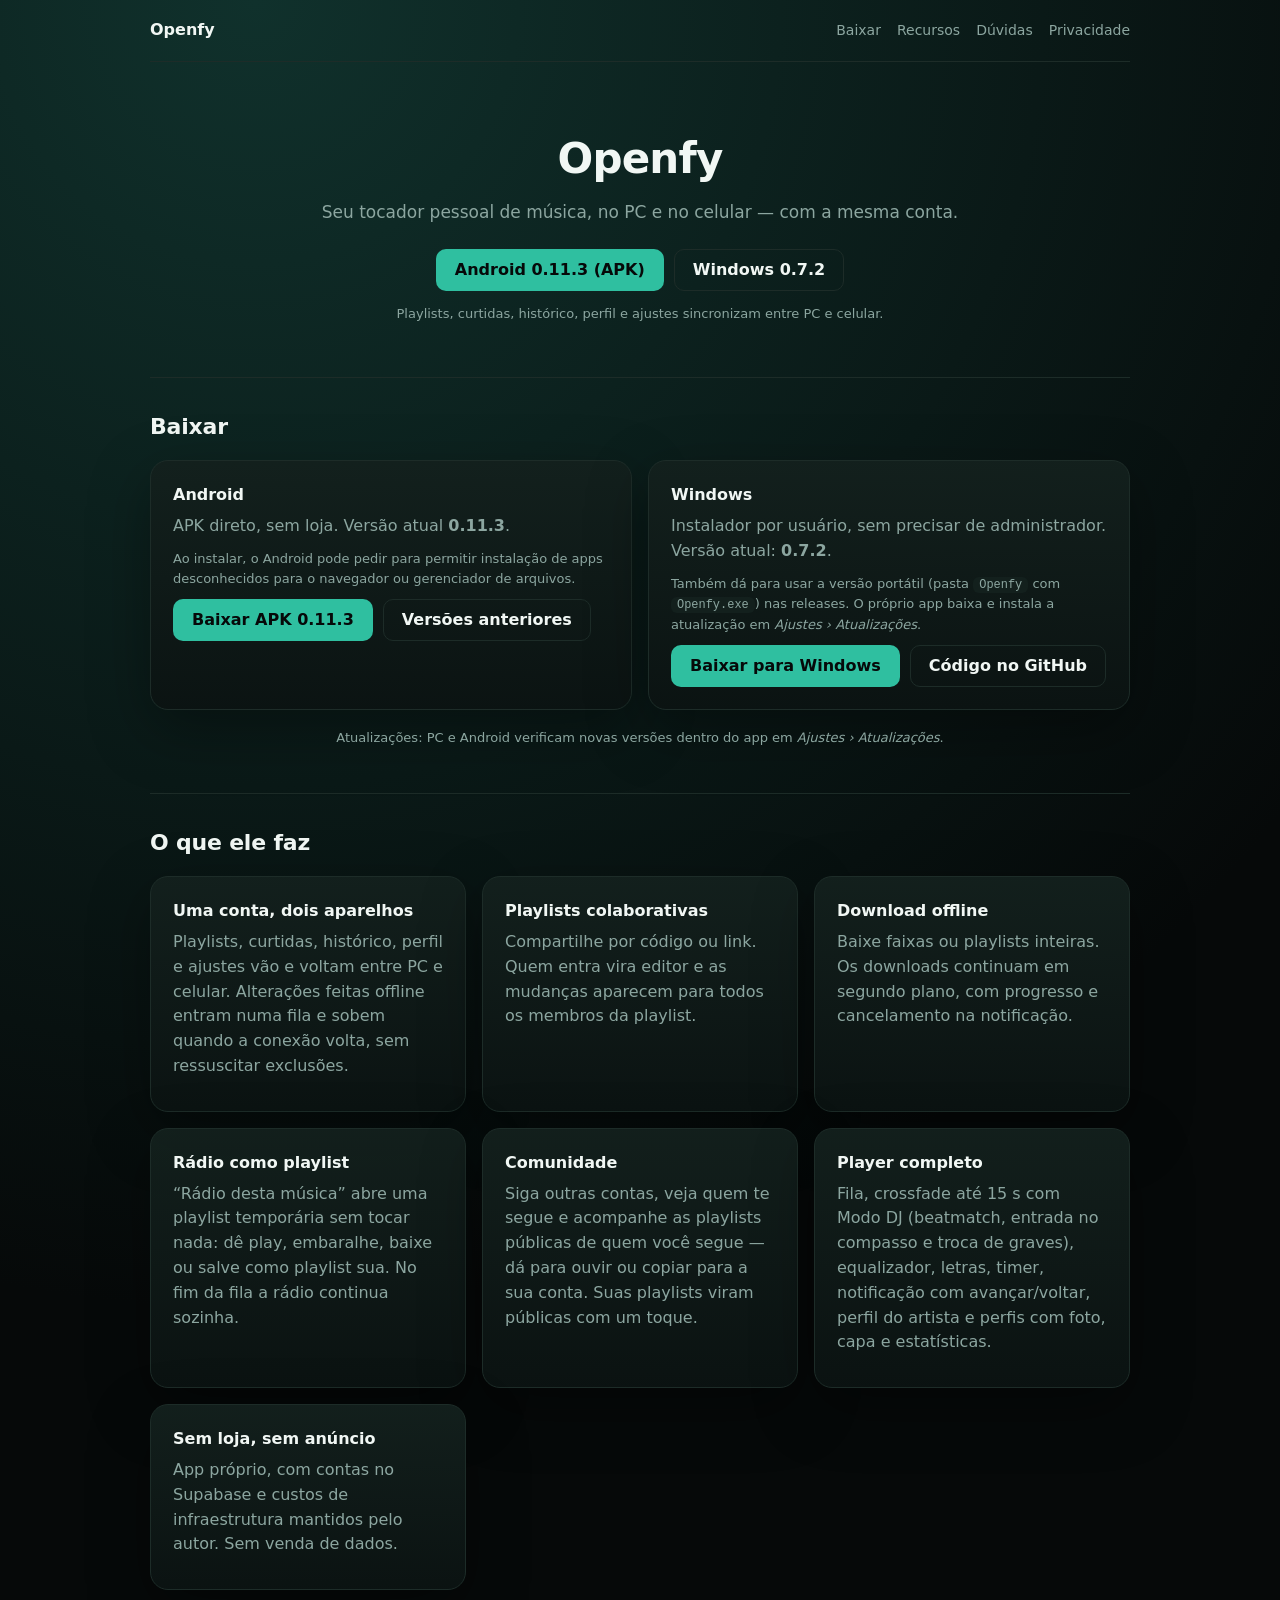
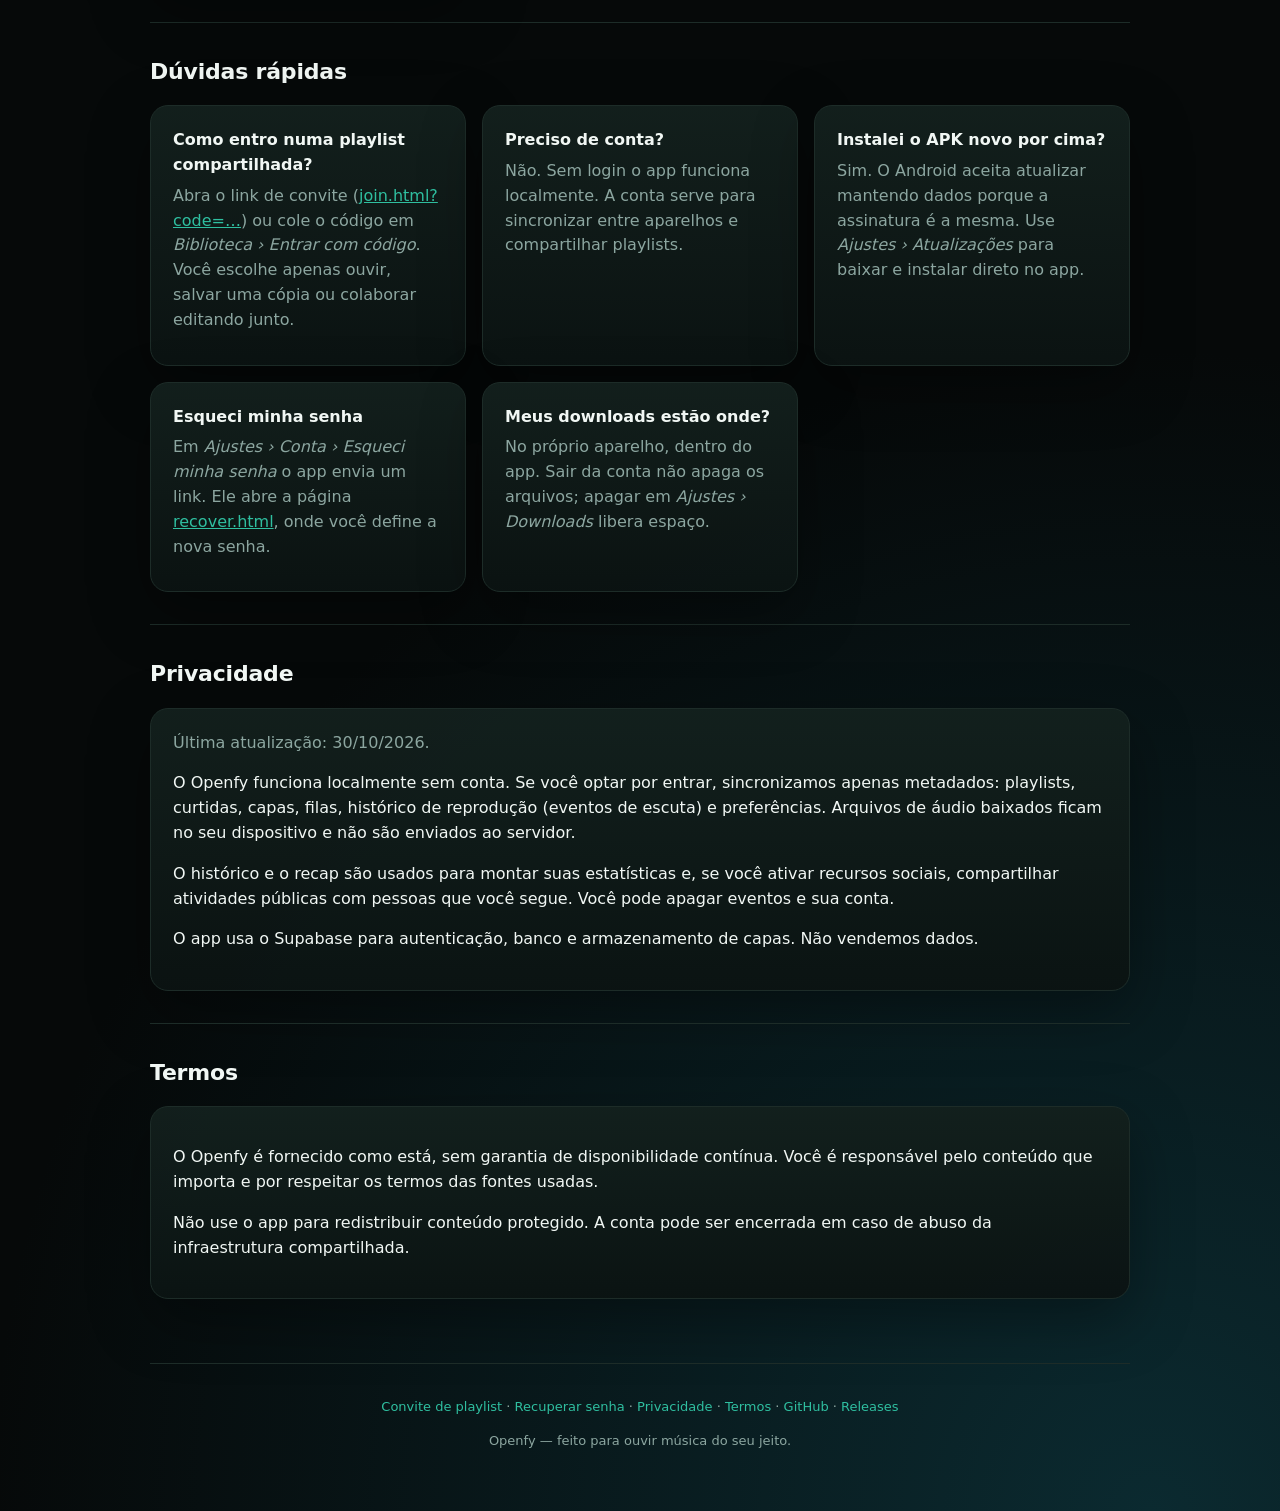
==== commit e6662583: "Pages 0.7.2 / 0.11.3: APK, manifestos e recuperacao de senha" ====
--- a/index.html
+++ b/index.html
@@ -27,8 +27,8 @@
       <h1>Openfy</h1>
       <p class="lead">Seu tocador pessoal de música, no PC e no celular — com a mesma conta.</p>
       <div class="actions">
-        <a class="button" href="downloads/Openfy-Android-0.11.2.apk" download>Android 0.11.2 (APK)</a>
-        <a class="button ghost" href="https://github.com/Leo-bsb/openfy/releases/tag/v0.7.1" target="_blank" rel="noopener">Windows 0.7.1</a>
+        <a class="button" href="downloads/Openfy-Android-0.11.3.apk" download>Android 0.11.3 (APK)</a>
+        <a class="button ghost" href="https://github.com/Leo-bsb/openfy/releases/tag/v0.7.2" target="_blank" rel="noopener">Windows 0.7.2</a>
       </div>
       <p class="small">Playlists, curtidas, histórico, perfil e ajustes sincronizam entre PC e celular.</p>
     </section>
@@ -38,19 +38,19 @@
       <div class="grid">
         <article class="card left">
           <h3>Android</h3>
-          <p class="muted">APK direto, sem loja. Versão atual <strong>0.11.2</strong>.</p>
+          <p class="muted">APK direto, sem loja. Versão atual <strong>0.11.3</strong>.</p>
           <p class="muted small">Ao instalar, o Android pode pedir para permitir instalação de apps desconhecidos para o navegador ou gerenciador de arquivos.</p>
           <div class="actions left">
-            <a class="button" href="downloads/Openfy-Android-0.11.2.apk" download>Baixar APK 0.11.2</a>
+            <a class="button" href="downloads/Openfy-Android-0.11.3.apk" download>Baixar APK 0.11.3</a>
             <a class="button ghost" href="https://github.com/Leo-bsb/openfy/releases" target="_blank" rel="noopener">Versões anteriores</a>
           </div>
         </article>
         <article class="card left">
           <h3>Windows</h3>
-          <p class="muted">Instalador por usuário, sem precisar de administrador. Versão atual: <strong>0.7.1</strong>.</p>
+          <p class="muted">Instalador por usuário, sem precisar de administrador. Versão atual: <strong>0.7.2</strong>.</p>
           <p class="muted small">Também dá para usar a versão portátil (pasta <code>Openfy</code> com <code>Openfy.exe</code>) nas releases. O próprio app baixa e instala a atualização em <em>Ajustes › Atualizações</em>.</p>
           <div class="actions left">
-            <a class="button" href="https://github.com/Leo-bsb/openfy/releases/tag/v0.7.1" target="_blank" rel="noopener">Baixar para Windows</a>
+            <a class="button" href="https://github.com/Leo-bsb/openfy/releases/tag/v0.7.2" target="_blank" rel="noopener">Baixar para Windows</a>
             <a class="button ghost" href="https://github.com/Leo-bsb/openfy" target="_blank" rel="noopener">Código no GitHub</a>
           </div>
         </article>
@@ -74,9 +74,10 @@
     <section id="duvidas" class="section">
       <h2>Dúvidas rápidas</h2>
       <div class="grid">
-        <article class="card left"><h3>Como entro numa playlist compartilhada?</h3><p class="muted">Abra o link de convite (<a href="join.html">join.html?code=…</a>) ou cole o código em <em>Suas playlists › ⋮ › Entrar com código</em>. Você entra como editor.</p></article>
+        <article class="card left"><h3>Como entro numa playlist compartilhada?</h3><p class="muted">Abra o link de convite (<a href="join.html">join.html?code=…</a>) ou cole o código em <em>Biblioteca › Entrar com código</em>. Você escolhe apenas ouvir, salvar uma cópia ou colaborar editando junto.</p></article>
         <article class="card left"><h3>Preciso de conta?</h3><p class="muted">Não. Sem login o app funciona localmente. A conta serve para sincronizar entre aparelhos e compartilhar playlists.</p></article>
         <article class="card left"><h3>Instalei o APK novo por cima?</h3><p class="muted">Sim. O Android aceita atualizar mantendo dados porque a assinatura é a mesma. Use <em>Ajustes › Atualizações</em> para baixar e instalar direto no app.</p></article>
+        <article class="card left"><h3>Esqueci minha senha</h3><p class="muted">Em <em>Ajustes › Conta › Esqueci minha senha</em> o app envia um link. Ele abre a página <a href="recover.html">recover.html</a>, onde você define a nova senha.</p></article>
         <article class="card left"><h3>Meus downloads estão onde?</h3><p class="muted">No próprio aparelho, dentro do app. Sair da conta não apaga os arquivos; apagar em <em>Ajustes › Downloads</em> libera espaço.</p></article>
       </div>
     </section>
@@ -103,6 +104,7 @@
   <footer>
     <p>
       <a href="join.html">Convite de playlist</a> ·
+      <a href="recover.html">Recuperar senha</a> ·
       <a href="privacy.html">Privacidade</a> ·
       <a href="terms.html">Termos</a> ·
       <a href="https://github.com/Leo-bsb/openfy" target="_blank" rel="noopener">GitHub</a> ·
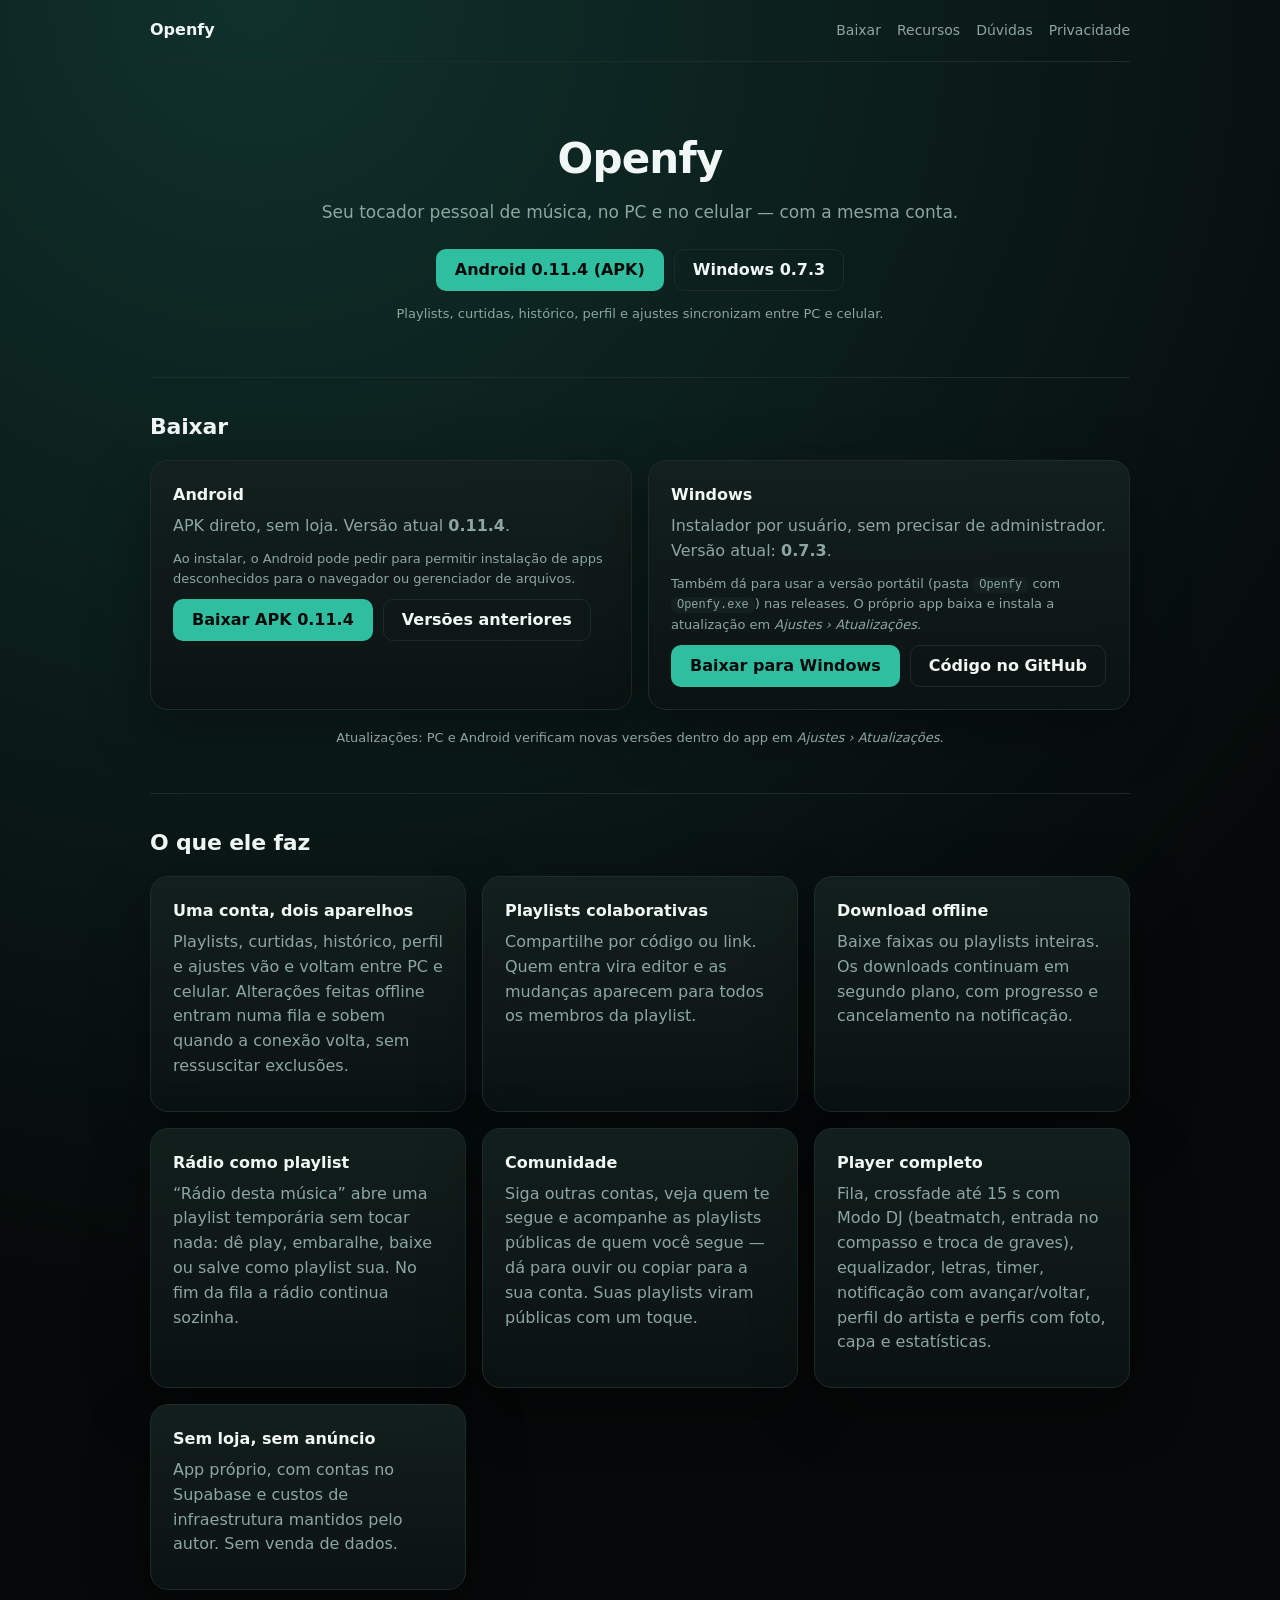
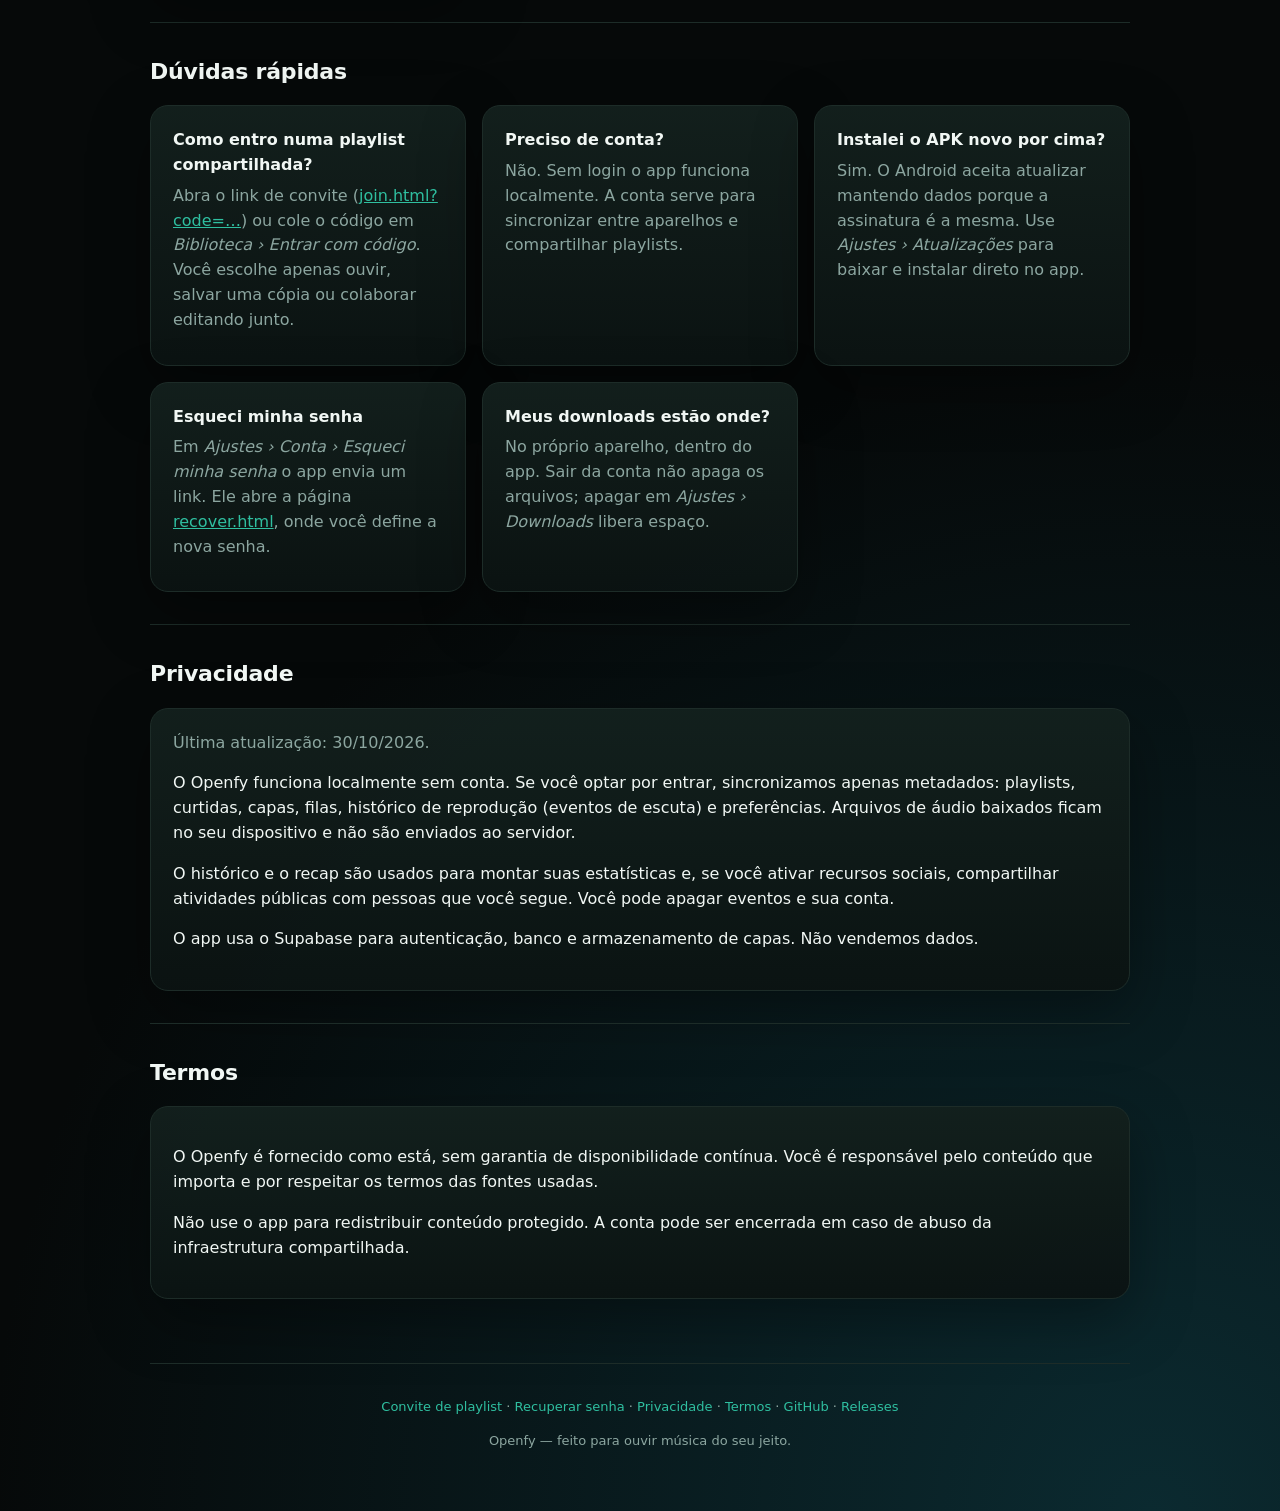
==== commit 6e29f2ac: "Pages 0.7.3 / 0.11.4: APK e manifestos" ====
--- a/index.html
+++ b/index.html
@@ -27,8 +27,8 @@
       <h1>Openfy</h1>
       <p class="lead">Seu tocador pessoal de música, no PC e no celular — com a mesma conta.</p>
       <div class="actions">
-        <a class="button" href="downloads/Openfy-Android-0.11.3.apk" download>Android 0.11.3 (APK)</a>
-        <a class="button ghost" href="https://github.com/Leo-bsb/openfy/releases/tag/v0.7.2" target="_blank" rel="noopener">Windows 0.7.2</a>
+        <a class="button" href="downloads/Openfy-Android-0.11.4.apk" download>Android 0.11.4 (APK)</a>
+        <a class="button ghost" href="https://github.com/Leo-bsb/openfy/releases/tag/v0.7.3" target="_blank" rel="noopener">Windows 0.7.3</a>
       </div>
       <p class="small">Playlists, curtidas, histórico, perfil e ajustes sincronizam entre PC e celular.</p>
     </section>
@@ -38,19 +38,19 @@
       <div class="grid">
         <article class="card left">
           <h3>Android</h3>
-          <p class="muted">APK direto, sem loja. Versão atual <strong>0.11.3</strong>.</p>
+          <p class="muted">APK direto, sem loja. Versão atual <strong>0.11.4</strong>.</p>
           <p class="muted small">Ao instalar, o Android pode pedir para permitir instalação de apps desconhecidos para o navegador ou gerenciador de arquivos.</p>
           <div class="actions left">
-            <a class="button" href="downloads/Openfy-Android-0.11.3.apk" download>Baixar APK 0.11.3</a>
+            <a class="button" href="downloads/Openfy-Android-0.11.4.apk" download>Baixar APK 0.11.4</a>
             <a class="button ghost" href="https://github.com/Leo-bsb/openfy/releases" target="_blank" rel="noopener">Versões anteriores</a>
           </div>
         </article>
         <article class="card left">
           <h3>Windows</h3>
-          <p class="muted">Instalador por usuário, sem precisar de administrador. Versão atual: <strong>0.7.2</strong>.</p>
+          <p class="muted">Instalador por usuário, sem precisar de administrador. Versão atual: <strong>0.7.3</strong>.</p>
           <p class="muted small">Também dá para usar a versão portátil (pasta <code>Openfy</code> com <code>Openfy.exe</code>) nas releases. O próprio app baixa e instala a atualização em <em>Ajustes › Atualizações</em>.</p>
           <div class="actions left">
-            <a class="button" href="https://github.com/Leo-bsb/openfy/releases/tag/v0.7.2" target="_blank" rel="noopener">Baixar para Windows</a>
+            <a class="button" href="https://github.com/Leo-bsb/openfy/releases/tag/v0.7.3" target="_blank" rel="noopener">Baixar para Windows</a>
             <a class="button ghost" href="https://github.com/Leo-bsb/openfy" target="_blank" rel="noopener">Código no GitHub</a>
           </div>
         </article>
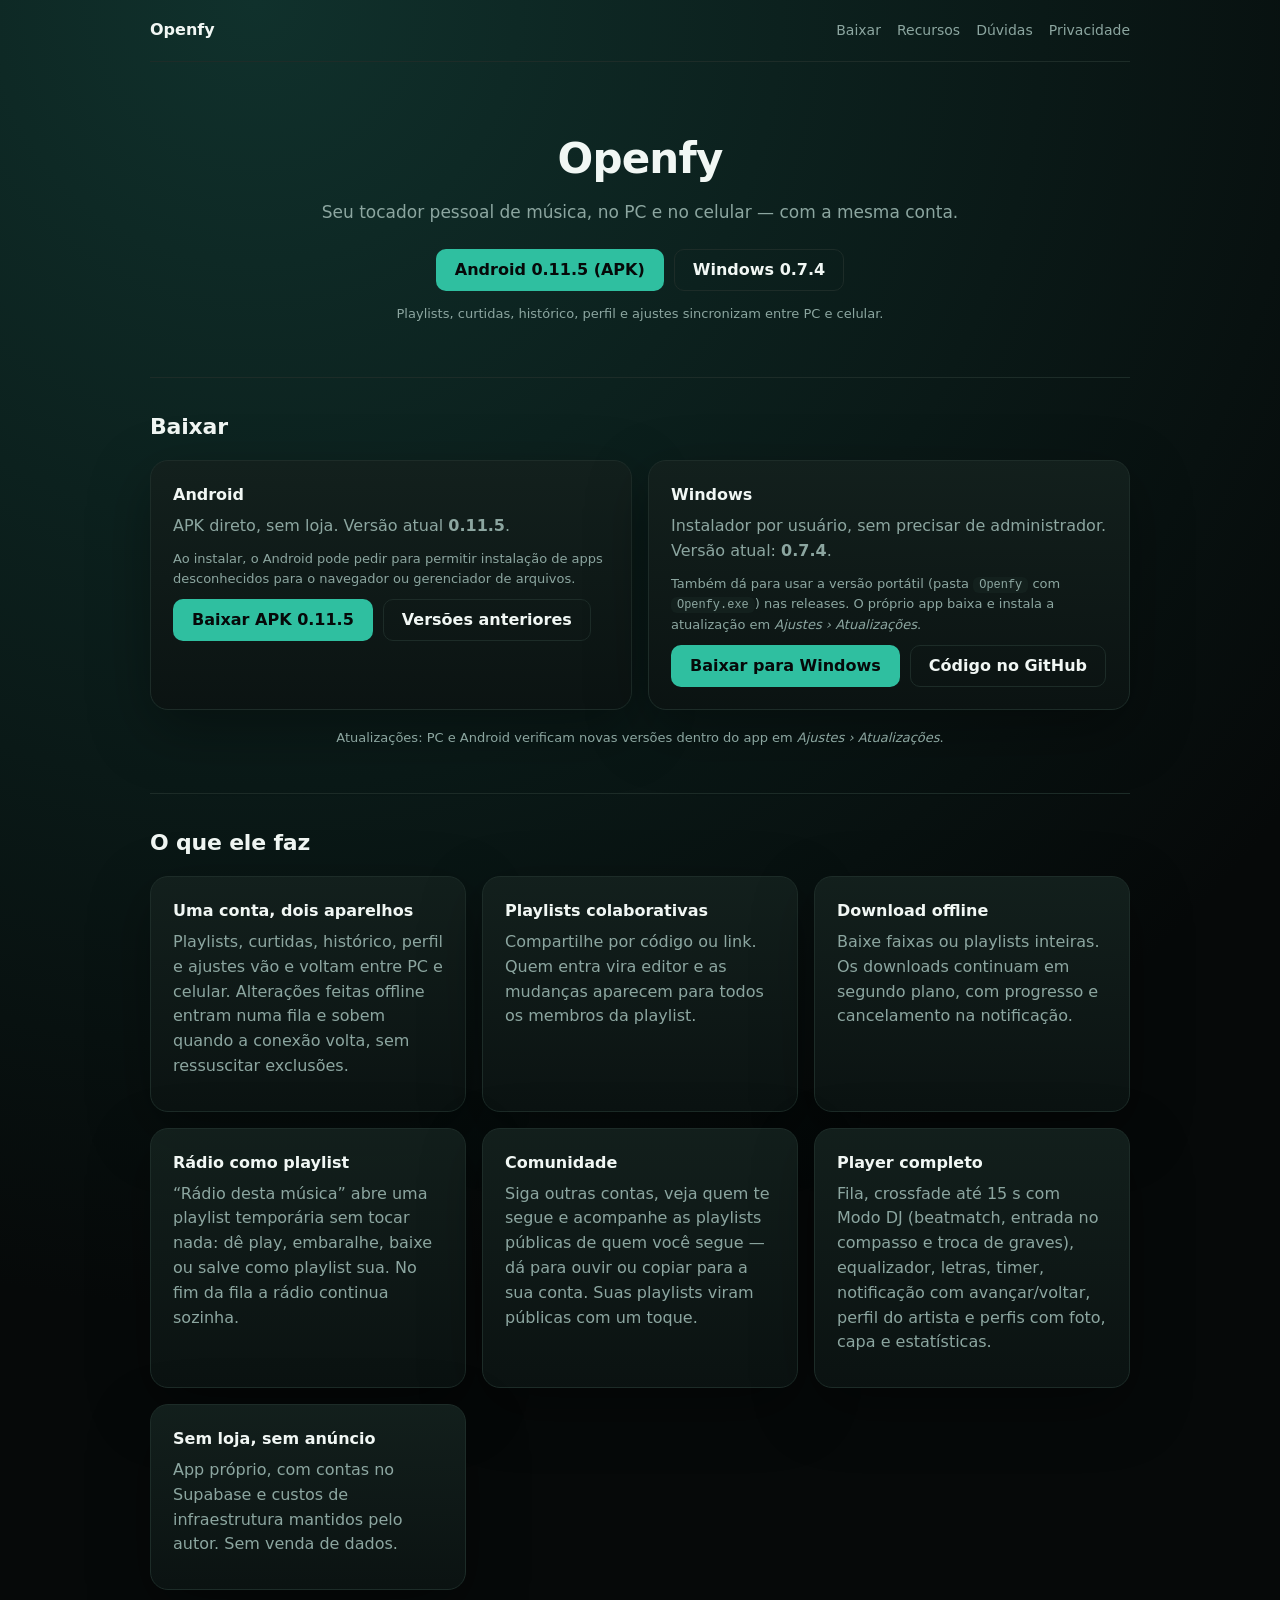
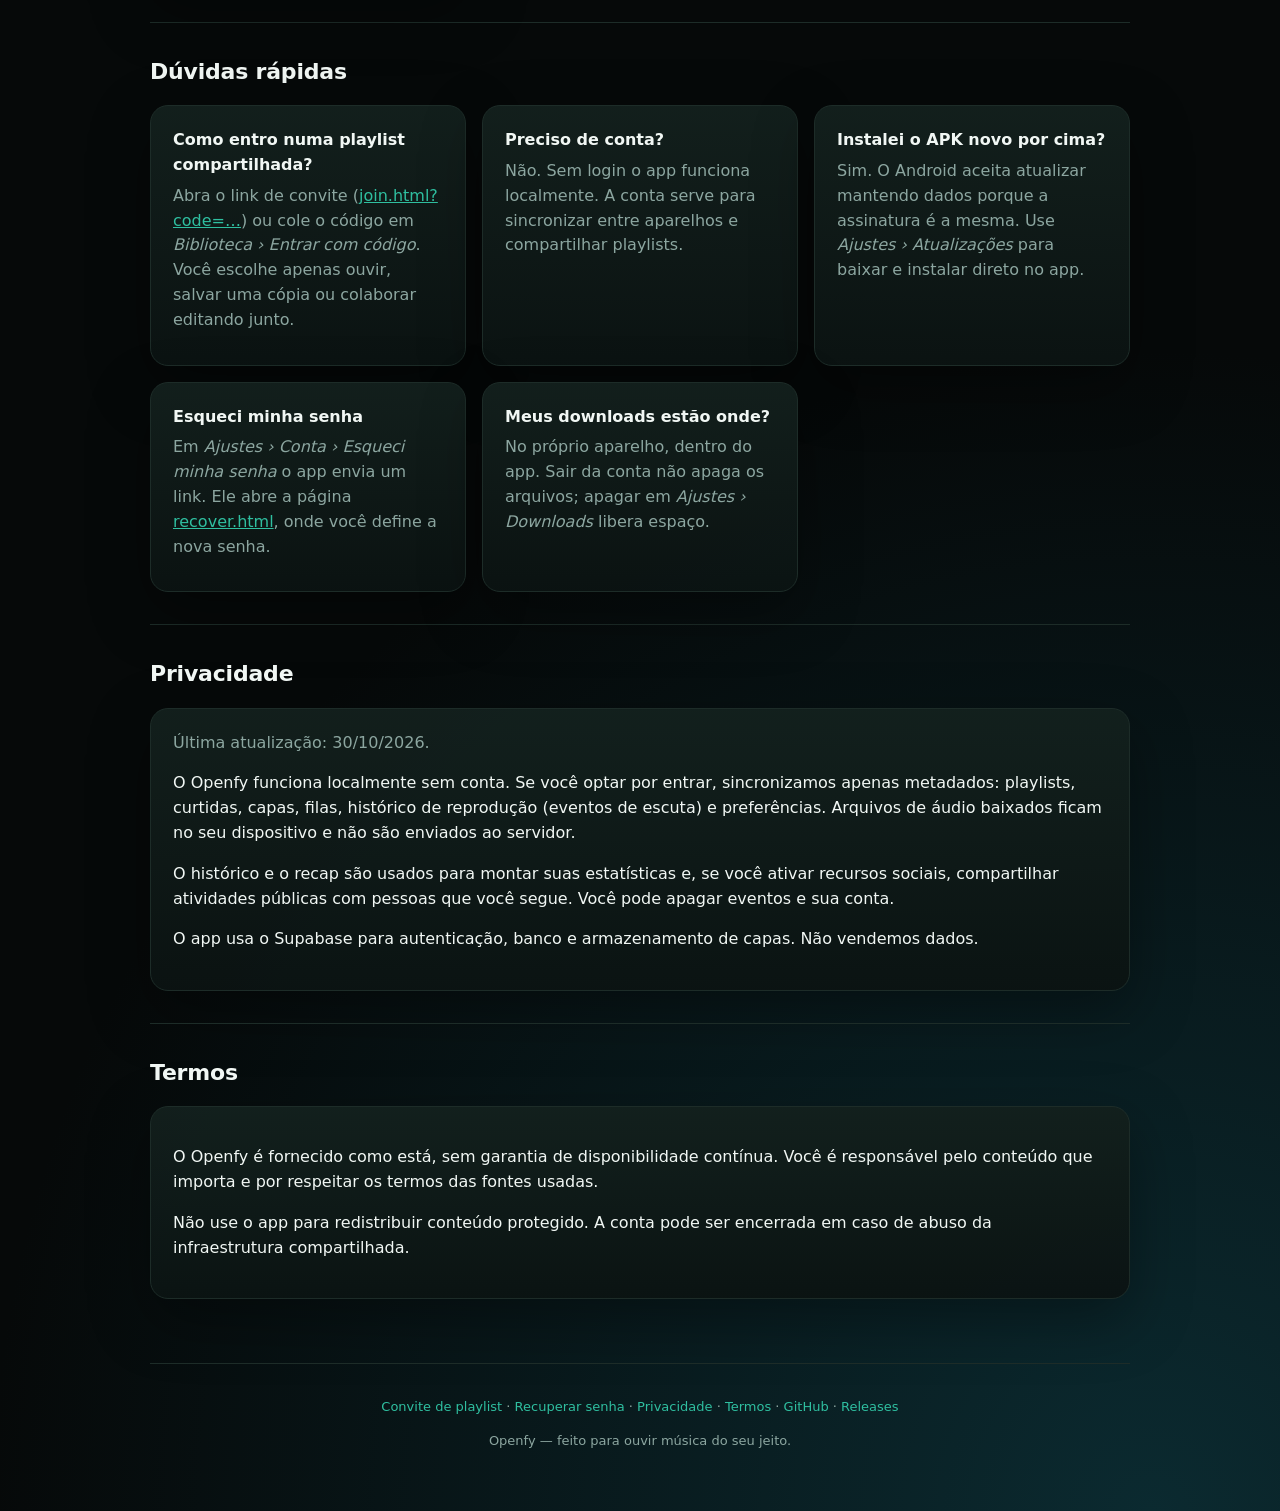
==== commit dc1cd209: "Android 0.11.5: OAuth Spotify e APK" ====
--- a/index.html
+++ b/index.html
@@ -27,8 +27,8 @@
       <h1>Openfy</h1>
       <p class="lead">Seu tocador pessoal de música, no PC e no celular — com a mesma conta.</p>
       <div class="actions">
-        <a class="button" href="downloads/Openfy-Android-0.11.4.apk" download>Android 0.11.4 (APK)</a>
-        <a class="button ghost" href="https://github.com/Leo-bsb/openfy/releases/tag/v0.7.3" target="_blank" rel="noopener">Windows 0.7.3</a>
+        <a class="button" href="downloads/Openfy-Android-0.11.5.apk" download>Android 0.11.5 (APK)</a>
+        <a class="button ghost" href="https://github.com/Leo-bsb/openfy/releases/tag/v0.7.4" target="_blank" rel="noopener">Windows 0.7.4</a>
       </div>
       <p class="small">Playlists, curtidas, histórico, perfil e ajustes sincronizam entre PC e celular.</p>
     </section>
@@ -38,19 +38,19 @@
       <div class="grid">
         <article class="card left">
           <h3>Android</h3>
-          <p class="muted">APK direto, sem loja. Versão atual <strong>0.11.4</strong>.</p>
+          <p class="muted">APK direto, sem loja. Versão atual <strong>0.11.5</strong>.</p>
           <p class="muted small">Ao instalar, o Android pode pedir para permitir instalação de apps desconhecidos para o navegador ou gerenciador de arquivos.</p>
           <div class="actions left">
-            <a class="button" href="downloads/Openfy-Android-0.11.4.apk" download>Baixar APK 0.11.4</a>
+            <a class="button" href="downloads/Openfy-Android-0.11.5.apk" download>Baixar APK 0.11.5</a>
             <a class="button ghost" href="https://github.com/Leo-bsb/openfy/releases" target="_blank" rel="noopener">Versões anteriores</a>
           </div>
         </article>
         <article class="card left">
           <h3>Windows</h3>
-          <p class="muted">Instalador por usuário, sem precisar de administrador. Versão atual: <strong>0.7.3</strong>.</p>
+          <p class="muted">Instalador por usuário, sem precisar de administrador. Versão atual: <strong>0.7.4</strong>.</p>
           <p class="muted small">Também dá para usar a versão portátil (pasta <code>Openfy</code> com <code>Openfy.exe</code>) nas releases. O próprio app baixa e instala a atualização em <em>Ajustes › Atualizações</em>.</p>
           <div class="actions left">
-            <a class="button" href="https://github.com/Leo-bsb/openfy/releases/tag/v0.7.3" target="_blank" rel="noopener">Baixar para Windows</a>
+            <a class="button" href="https://github.com/Leo-bsb/openfy/releases/tag/v0.7.4" target="_blank" rel="noopener">Baixar para Windows</a>
             <a class="button ghost" href="https://github.com/Leo-bsb/openfy" target="_blank" rel="noopener">Código no GitHub</a>
           </div>
         </article>
